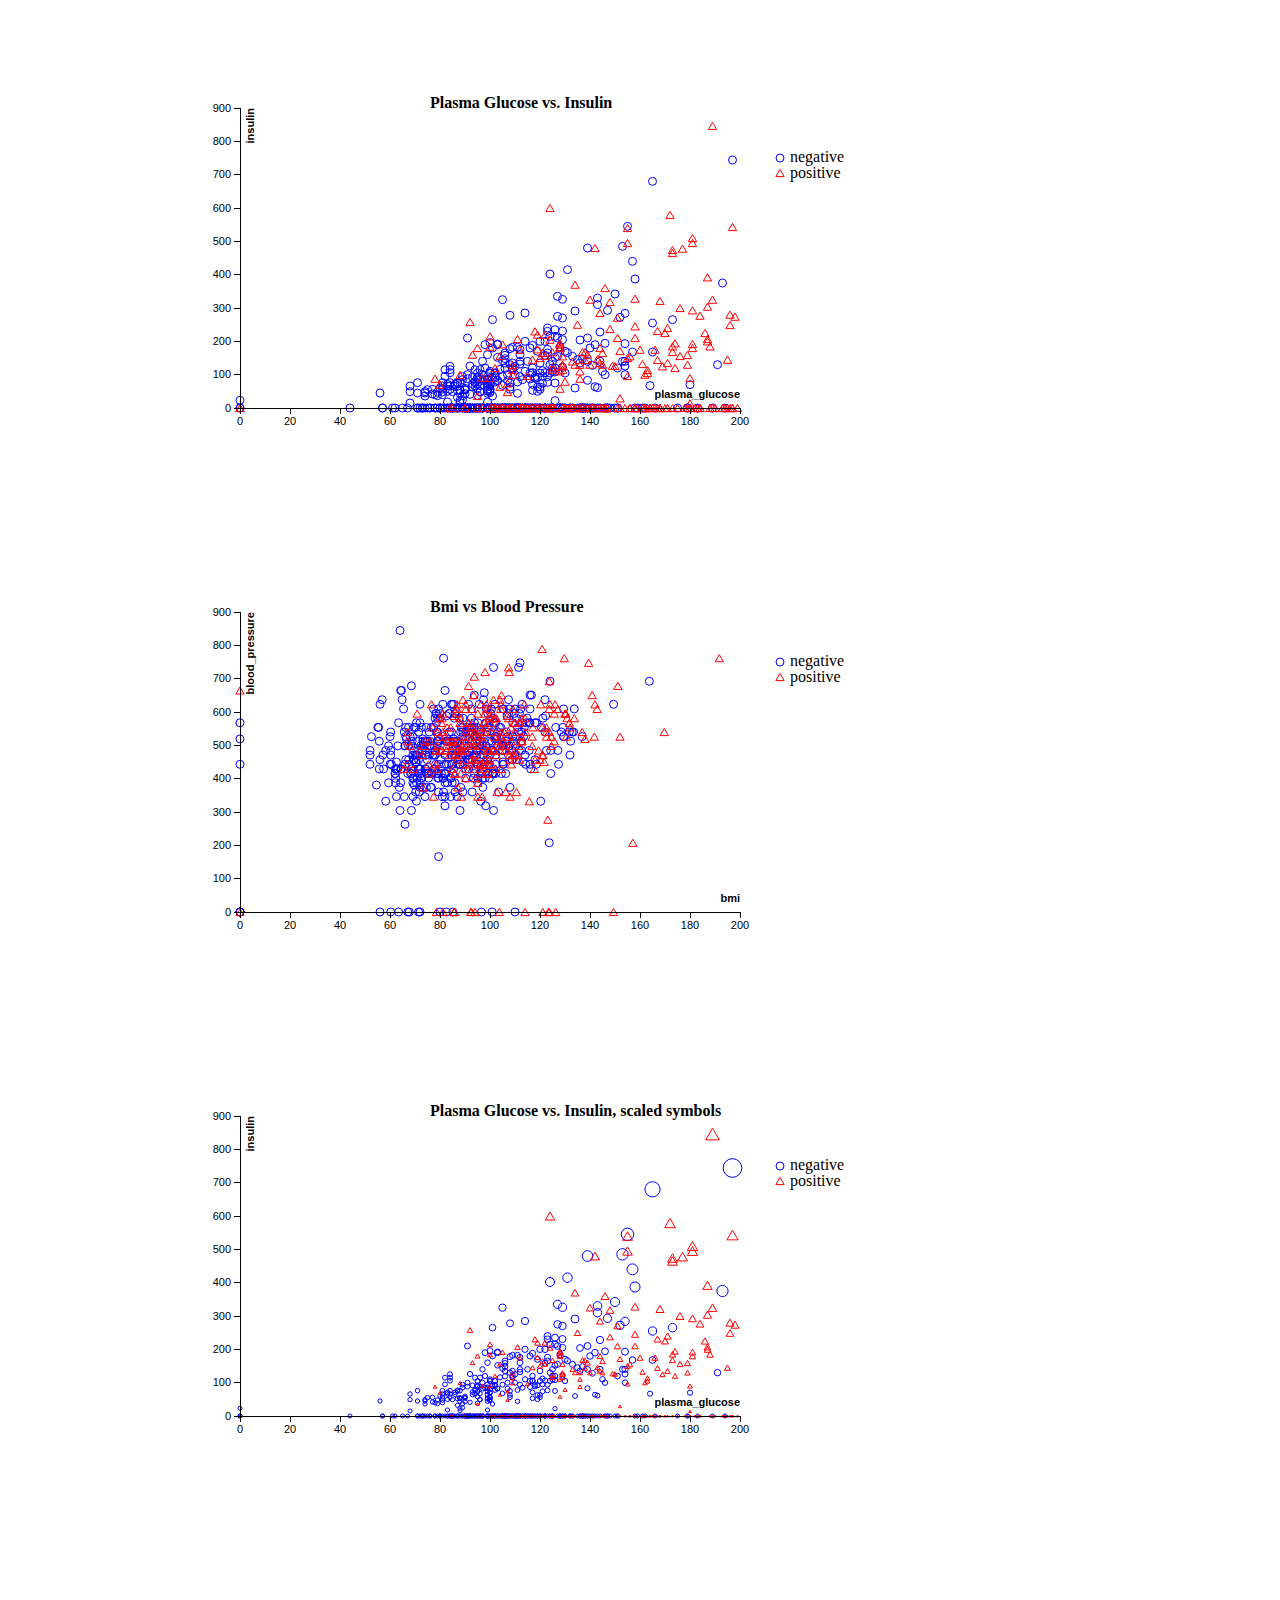
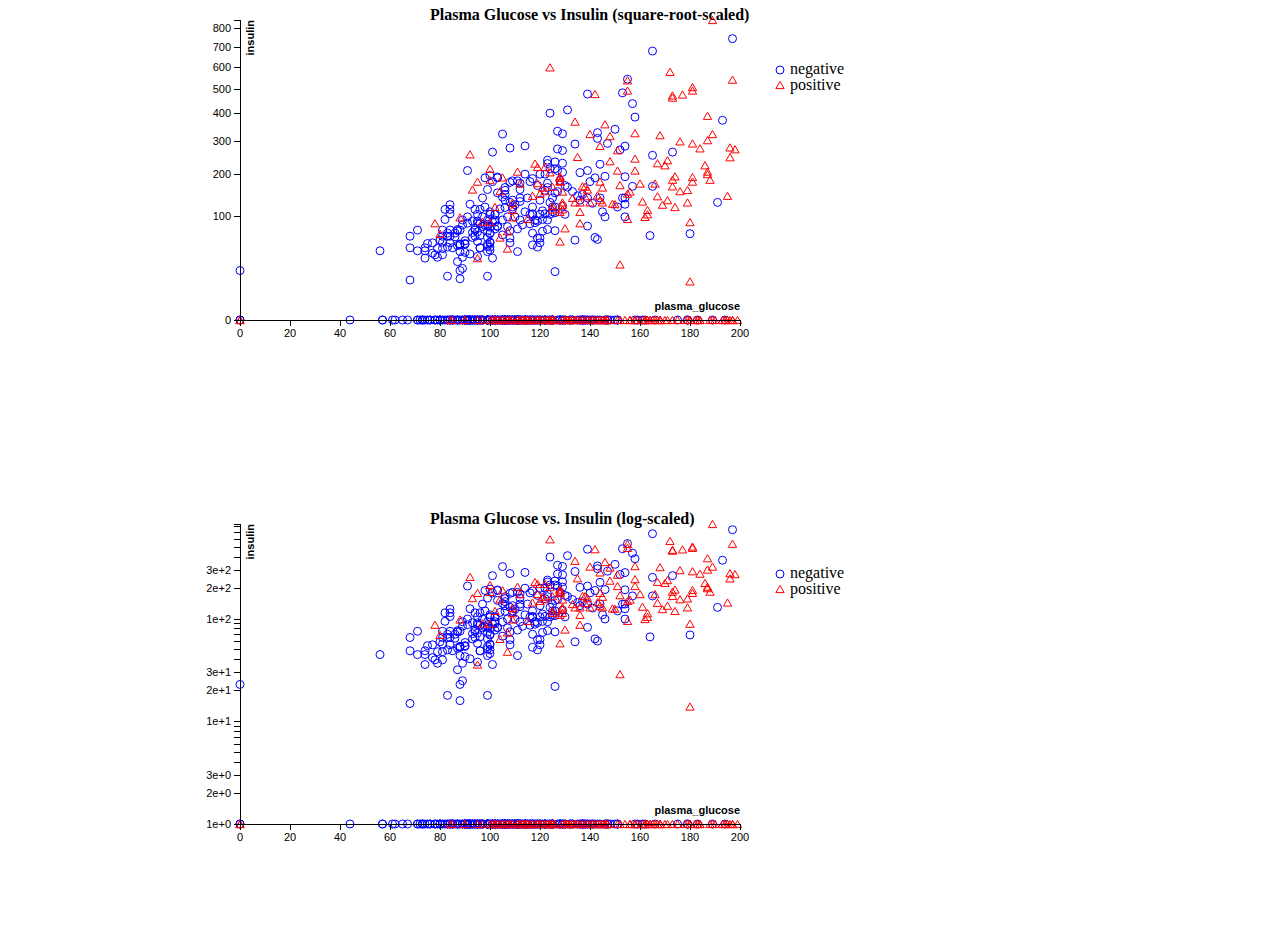
==== hw2/Q3/scatterplot.html @ a3d53e5d "init hw2" ====
<!DOCTYPE html>
<html lang="en">
	<head>
		<meta charset="utf-8">
		<title>Q3</title>
		<script type="text/javascript" src="../lib/d3.v3.min.js"></script>
		<style type="text/css">
			.axis path,
			.axis line{
				fill: none;
				stroke: black;
				shape-rendering: crispEdges;
			}	
			.axis text{
				font-family: sans-serif;
				font-size: 11px;
			}
			.legend {
				font-family: sans-serif;
   	 			font-size: 15px;
    			text-anchor: middle;
			}
			body {
				width: 1000px;
				margin-left: auto;
				margin-right: auto;
			}
		</style>
	</head>
	<body>
		<script type="text/javascript">
			
			//basic parameters: height, width, padding and color
			var w = 800;
			var h = 500;
			var padding = 100;
			var data = [];
			var class0=[];
			var class1=[];

		
				d3.csv("diabetes.csv", function(Data) {
  				Data.forEach(function(d) {
    				d.pregnant_times = +d.pregnant_times;
    				d.plasma_glucose = +d.plasma_glucose;
    				d.blood_pressure = +d.blood_pressure;
    				d.skin_thickness = +d.skin_thickness;
    				d.insulin = +d.insulin;
    				d.bmi = +d.bmi;
    				d.pedigree = +d.pedigree;
    				d.age = +d.age;
    				data.push(d);
    				if (d.class == 0){
    					class0.push(d);
    				}else{
    					class1.push(d);
    				}
  				})
  				var legendData = [0,1];
				var x1Scale = d3.scale.linear()
								 	 .domain([d3.min(data, function(d) { 
								 	 		return d.plasma_glucose;
								 	  }), d3.max(data, function(d) { 
								 	  		return d.plasma_glucose;
								 	  })]).nice()
								 	 .range([padding, w - padding * 2]);
				var y1Scale = d3.scale.linear()
								 	 .domain(d3.extent(data, function(d) { 
								 	 		return d.insulin;
								 	 })).nice()
								 	 .range([h - padding, padding]);
								 	 
				var x2Scale = d3.scale.linear()
								 	 .domain([d3.min(data, function(d) { 
								 	 		return d.bmi;
								 	  }), d3.max(data, function(d) { 
								 	  		return d.bmi;
								 	  })]).nice()
								 	 .range([padding, w - padding * 2]);
				var y2Scale = d3.scale.linear()
								 	 .domain(d3.extent(data, function(d) { 
								 	 		return d.blood_pressure;
								 	  })).nice()
								 	 .range([h - padding, padding]);
			
				var x1Axis = d3.svg.axis()
							  .scale(x1Scale)
							  .orient("bottom")
							  .ticks(10);
				var y1Axis = d3.svg.axis()
							  .scale(y1Scale)
							  .orient("left")
							  .ticks(10);
							  
				var x2Axis = d3.svg.axis()
							  .scale(x2Scale)
							  .orient("bottom")
							  .ticks(10);
				var y2Axis = d3.svg.axis()
							  .scale(y2Scale)
							  .orient("left")
							  .ticks(10);
				
				
				//Create chart1
				var chart1 = d3.select("body")
						   .append("svg")
						   .attr("width", w)
						   .attr("height", h);
				
				//Create axis
				chart1.append("text")
					.attr("transform", "translate("+(w/2-1.1*padding)+", "+padding+")")
      				.style("font-weight", "bold")
      				.text("Plasma Glucose vs. Insulin");
		    	
		    	chart1.append("circle")
            		.attr("cx", w-2*padding+40)
            		.attr("cy", padding*1.5)
           		    .attr("r", 4)
            		.attr("fill","none")
            		.attr("stroke","blue");
            	chart1.append("text")
            		.attr("transform", "translate("+(w-2*padding+50)+","
			   			+(padding*1.5+4)+")")
			   		.text("negative");
	
				chart1.append("path")
				    .attr("d", function(d){
			   	   			symboltype= d3.svg.symbol().type("triangle-up").size(30);
			   	   			return symboltype(d);
			   	   		})
				    .attr("transform", "translate("+(w-2*padding+40)+","
			   			+(padding*1.5+15)+")")
				    .attr("stroke","red")
				    .attr("fill", "none");
            	chart1.append("text")
            		.attr("transform", "translate("+(w-2*padding+50)+","
			   			+(padding*1.5+20)+")")
			   		.text("positive");
	
				//Create points
				chart1.selectAll("circle")
			   	   .data(class0)
			       .enter()
			   	   .append("circle")
			   	   .attr("cx", function(d) { 
			   	   		return x1Scale(d.plasma_glucose);
			   	   	})
			   	   .attr("cy", function(d) { 
			   	   		return y1Scale(d.insulin);
			   	   	})
			   	   .attr("r",4)
			   	   .attr("stroke","blue")
			   	   .attr("fill","none");

			   	chart1.selectAll("path")
			   	   .data(class1)
			       .enter()
			   	   .append("path")
			   	   .attr("d", function(d){
			   	   			symboltype= d3.svg.symbol().type("triangle-up").size(30);
			   	   			return symboltype(d);
			   	   		})
				   .attr("transform", function(d) { 
				   			return "translate(" + x1Scale(d.plasma_glucose) + "," + y1Scale(d.insulin) + ")"; })
			   	   .attr("stroke","red")
			   	   .attr("fill","none");

			   	chart1.append("g")
					.attr("class", "axis")
					.attr("transform", "translate(0," + (h - padding) + ")")
					.call(x1Axis)
					.append("text")
      				.attr("x", w-2*padding)
      				.attr("y", -10)
      				.style("font-weight","bold")
      				.style("text-anchor", "end")
      				.text("plasma_glucose");
		    
		    	chart1.append("g")
					.attr("class", "axis")
					.attr("transform", "translate(" + padding + ",0)")
					.call(y1Axis)
					.append("text")
					.attr("transform", "rotate(-90)")
					.attr("class", "label")
            		.attr("x", -padding)
            		.attr("y", 6)
            		.attr("dy", ".71em")
            		.style("font-weight","bold")
            		.style("text-anchor", "end")
            		.text("insulin");
	
		
			           	
			    //Create chart2
		var chart2 = d3.select("body")
						   .append("svg")
						   .attr("width", w)
						   .attr("height", h);
				
				//Create axis
				chart2.append("text")
					.attr("transform", "translate("+(w/2-1.1*padding)+", "+padding+")")
      				.style("font-weight", "bold")
      				.text("Bmi vs Blood Pressure");
		    	
		    	chart2.append("circle")
            		.attr("cx", w-2*padding+40)
            		.attr("cy", padding*1.5)
           		    .attr("r", 4)
            		.attr("fill","none")
            		.attr("stroke","blue");
            	chart2.append("text")
            		.attr("transform", "translate("+(w-2*padding+50)+","
			   			+(padding*1.5+4)+")")
			   		.text("negative");
	
				chart2.append("path")
            		.attr("d", function(d){
			   	   			symboltype= d3.svg.symbol().type("triangle-up").size(30);
			   	   			return symboltype(d);
			   	   		})
				    .attr("transform", "translate("+(w-2*padding+40)+","
			   			+(padding*1.5+15)+")")
				    .attr("stroke","red")
				    .style("fill", "none");
            	chart2.append("text")
            		.attr("transform", "translate("+(w-2*padding+50)+","
			   			+(padding*1.5+20)+")")
			   		.text("positive");
	
				//Create points
				chart2.selectAll("circle")
			   	   .data(class0)
			       .enter()
			   	   .append("circle")
			   	   .attr("cx", function(d) { 
			   	   		return x2Scale(d.bmi);
			   	   	})
			   	   .attr("cy", function(d) { 
			   	   		return y2Scale(d.blood_pressure);
			   	   	})
			   	   .attr("r",4)
			   	   .attr("stroke","blue")
			   	   .attr("fill","none");

			   	chart2.selectAll("path")
			   	   .data(class1)
			       .enter()
			   	   .append("path")
			   	   .attr("d", function(d){
			   	   			symboltype= d3.svg.symbol().type("triangle-up").size(30);
			   	   			return symboltype(d);
			   	   		})
				   .attr("transform", function(d) { 
				   			return "translate(" + x2Scale(d.bmi) + "," + y2Scale(d.blood_pressure) + ")"; })
			   	   .attr("stroke","red")
			   	   .attr("fill","none");

			   	chart2.append("g")
					.attr("class", "axis")
					.attr("transform", "translate(0," + (h - padding) + ")")
					.call(x1Axis)
					.append("text")
      				.attr("x", w-2*padding)
      				.attr("y", -10)
      				.style("font-weight","bold")
      				.style("text-anchor", "end")
      				.text("bmi");
		    
		    	chart2.append("g")
					.attr("class", "axis")
					.attr("transform", "translate(" + padding + ",0)")
					.call(y1Axis)
					.append("text")
					.attr("transform", "rotate(-90)")
					.attr("class", "label")
            		.attr("x", -padding)
            		.attr("y", 6)
            		.attr("dy", ".71em")
            		.style("font-weight","bold")
            		.style("text-anchor", "end")
            		.text("blood_pressure");	

//Question 3C)
            	var chart3 = d3.select("body")
						   .append("svg")
						   .attr("width", w)
						   .attr("height", h);
				
				//Create axis
				chart3.append("text")
					.attr("transform", "translate("+(w/2-1.1*padding)+", "+padding+")")
      				.style("font-weight", "bold")
      				.text("Plasma Glucose vs. Insulin, scaled symbols");
		    	
		    	chart3.append("circle")
            		.attr("cx", w-2*padding+40)
            		.attr("cy", padding*1.5)
           		    .attr("r", 4)
            		.attr("fill","none")
            		.attr("stroke","blue");
            	chart3.append("text")
            		.attr("transform", "translate("+(w-2*padding+50)+","
			   			+(padding*1.5+4)+")")
			   		.text("negative");
	
				chart3.append("path")
				    .attr("d", function(d){
			   	   			symboltype= d3.svg.symbol().type("triangle-up").size(30);
			   	   			return symboltype(d);
			   	   		})
				    .attr("transform", "translate("+(w-2*padding+40)+","
			   			+(padding*1.5+15)+")")
				    .attr("stroke","red")
				    .attr("fill", "none");
            	chart3.append("text")
            		.attr("transform", "translate("+(w-2*padding+50)+","
			   			+(padding*1.5+20)+")")
			   		.text("positive");
				
					var rscale = d3.scale.linear()
		        		.domain([0, d3.max(data, function(d) { 
						return d.insulin * d.plasma_glucose; 
					})])
		             		.range([2,10]);

		            var r1scale = d3.scale.linear()
		        		.domain([0, d3.max(data, function(d) { 
						return d.insulin * d.plasma_glucose; 
					})])
		             		.range([2,80]);

					

				//Create points
				chart3.selectAll("circle")
			   	   .data(class0)
			       .enter()
			   	   .append("circle")
			   	   .attr("cx", function(d) { 
			   	   		return x1Scale(d.plasma_glucose);
			   	   	})
			   	   .attr("cy", function(d) { 
			   	   		return y1Scale(d.insulin);
			   	   	})
					.attr("r", function(d) {
					    return rscale(d.plasma_glucose*d.insulin);
					})
			   	   .attr("stroke","blue")
			   	   .attr("fill","none");

			   	chart3.selectAll("path")
			   	   .data(class1)
			       .enter()
			   	   .append("path")
			   	   .attr("d", function(d){
			   	   			symboltype= d3.svg.symbol().type("triangle-up").size(r1scale(d.plasma_glucose*d.insulin));
			   	   			return symboltype(d);
			   	   		})
				   .attr("transform", function(d) { 
				   			return "translate(" + x1Scale(d.plasma_glucose) + "," + y1Scale(d.insulin) + ")"; })
			   	   .attr("stroke","red")
			   	   .attr("fill","none");

			   	chart3.append("g")
					.attr("class", "axis")
					.attr("transform", "translate(0," + (h - padding) + ")")
					.call(x1Axis)
					.append("text")
      				.attr("x", w-2*padding)
      				.attr("y", -10)
      				.style("font-weight","bold")
      				.style("text-anchor", "end")
      				.text("plasma_glucose");
		    
		    	chart3.append("g")
					.attr("class", "axis")
					.attr("transform", "translate(" + padding + ",0)")
					.call(y1Axis)
					.append("text")
					.attr("transform", "rotate(-90)")
					.attr("class", "label")
            		.attr("x", -padding)
            		.attr("y", 6)
            		.attr("dy", ".71em")
            		.style("font-weight","bold")
            		.style("text-anchor", "end")
            		.text("insulin");

//Q3D) log scale and square root scale
				var ylogscale = d3.scale.log()
				.domain([1, d3.max(data, function(d) { return d.insulin; })]).clamp(true)
				.range([h-padding, padding]);

          //   	var ylogscale = d3.scale.log()
          //                   .base(Math.E)
          //                   .domain([Math.exp(d3.min(data, function(d) { 
								 	//  	return d.insulin;
								 	// })), 
								 	//  Math.exp(d3.max(data, function(d) { 
								 	//  	return d.insulin; }))])
          //                   .clamp(true)
          //                    	.range([h-padding, padding]);


                var ysqrtscale = d3.scale.sqrt()
								 	 .domain([d3.min(data, function(d) { 
								 	 	return d.insulin;
								 	}), 
								 	 d3.max(data, function(d) { 
								 	 	return d.insulin; })])
								 	 .range([h - padding, padding]);

				var y4Axis = d3.svg.axis()
							  .scale(ysqrtscale)
							  .orient("left")
							  .ticks(10);

				var y5Axis = d3.svg.axis()
							  .scale(ylogscale)
							  .orient("left")
							  .ticks(10)


            	var chart4 = d3.select("body")
						   .append("svg")
						   .attr("width", w)
						   .attr("height", h);
				
				//Create axis
				chart4.append("text")
					.attr("transform", "translate("+(w/2-1.1*padding)+", "+padding+")")
      				.style("font-weight", "bold")
      				.text("Plasma Glucose vs Insulin (square-root-scaled)");
		    	
		    	chart4.append("circle")
            		.attr("cx", w-2*padding+40)
            		.attr("cy", padding*1.5)
           		    .attr("r", 4)
            		.attr("fill","none")
            		.attr("stroke","blue");
            	chart4.append("text")
            		.attr("transform", "translate("+(w-2*padding+50)+","
			   			+(padding*1.5+4)+")")
			   		.text("negative");
	
				chart4.append("path")
				    .attr("d", function(d){
			   	   			symboltype= d3.svg.symbol().type("triangle-up").size(30);
			   	   			return symboltype(d);
			   	   		})
				    .attr("transform", "translate("+(w-2*padding+40)+","
			   			+(padding*1.5+15)+")")
				    .attr("stroke","red")
				    .attr("fill", "none");
            	chart4.append("text")
            		.attr("transform", "translate("+(w-2*padding+50)+","
			   			+(padding*1.5+20)+")")
			   		.text("positive");
				
				//Create points
				chart4.selectAll("circle")
			   	   .data(class0)
			       .enter()
			   	   .append("circle")
			   	   .attr("cx", function(d) { 
			   	   		return x1Scale(d.plasma_glucose);
			   	   	})
			   	   .attr("cy", function(d) { 
			   	   		return ysqrtscale(d.insulin);
			   	   	})
					.attr("r", 4)
			   	   .attr("stroke","blue")
			   	   .attr("fill","none");

			   	chart4.selectAll("path")
			   	   .data(class1)
			       .enter()
			   	   .append("path")
			   	   .attr("d", function(d){
			   	   			symboltype= d3.svg.symbol().type("triangle-up").size(30);
			   	   			return symboltype(d);
			   	   		})
				   .attr("transform", function(d) { 
				   			return "translate(" + x1Scale(d.plasma_glucose) + "," + ysqrtscale(d.insulin) + ")"; })
			   	   .attr("stroke","red")
			   	   .attr("fill","none");

			   	chart4.append("g")
					.attr("class", "axis")
					.attr("transform", "translate(0," + (h - padding) + ")")
					.call(x1Axis)
					.append("text")
      				.attr("x", w-2*padding)
      				.attr("y", -10)
      				.style("font-weight","bold")
      				.style("text-anchor", "end")
      				.text("plasma_glucose");
		    
		    	chart4.append("g")
					.attr("class", "axis")
					.attr("transform", "translate(" + padding + ",0)")
					.call(y4Axis)
					.append("text")
					.attr("transform", "rotate(-90)")
					.attr("class", "label")
            		.attr("x", -padding)
            		.attr("y", 6)
            		.attr("dy", ".71em")
            		.style("font-weight","bold")
            		.style("text-anchor", "end")
            		.text("insulin");

            //Chart 5- logscale
            var chart5 = d3.select("body")
						   .append("svg")
						   .attr("width", w)
						   .attr("height", h);
				
				//Create axis
				chart5.append("text")
					.attr("transform", "translate("+(w/2-1.1*padding)+", "+padding+")")
      				.style("font-weight", "bold")
      				.text("Plasma Glucose vs. Insulin (log-scaled)");
		    	
		    	chart5.append("circle")
            		.attr("cx", w-2*padding+40)
            		.attr("cy", padding*1.5)
           		    .attr("r", 4)
            		.attr("fill","none")
            		.attr("stroke","blue");
            	chart5.append("text")
            		.attr("transform", "translate("+(w-2*padding+50)+","
			   			+(padding*1.5+4)+")")
			   		.text("negative");
	
				chart5.append("path")
				    .attr("d", function(d){
			   	   			symboltype= d3.svg.symbol().type("triangle-up").size(30);
			   	   			return symboltype(d);
			   	   		})
				    .attr("transform", "translate("+(w-2*padding+40)+","
			   			+(padding*1.5+15)+")")
				    .attr("stroke","red")
				    .attr("fill", "none");
            	chart5.append("text")
            		.attr("transform", "translate("+(w-2*padding+50)+","
			   			+(padding*1.5+20)+")")
			   		.text("positive");
	
				//Create points
				chart5.selectAll("circle")
			   	   .data(class0)
			       .enter()
			   	   .append("circle")
			   	   .attr("cx", function(d) { 
			   	   		return x1Scale(d.plasma_glucose);
			   	   	})
			   	   .attr("cy", function(d) { 
			   	   		return ylogscale(d.insulin);
			   	   	})
			   	   .attr("r",4)
			   	   .attr("stroke","blue")
			   	   .attr("fill","none");

			   	chart5.selectAll("path")
			   	   .data(class1)
			       .enter()
			   	   .append("path")
			   	   .attr("d", function(d){
			   	   			symboltype= d3.svg.symbol().type("triangle-up").size(30);
			   	   			return symboltype(d);
			   	   		})
				   .attr("transform", function(d) { 
				   			return "translate(" + x1Scale(d.plasma_glucose) + "," + ylogscale(d.insulin) + ")"; })
			   	   .attr("stroke","red")
			   	   .attr("fill","none");

			   	chart5.append("g")
					.attr("class", "axis")
					.attr("transform", "translate(0," + (h - padding) + ")")
					.call(x1Axis)
					.append("text")
      				.attr("x", w-2*padding)
      				.attr("y", -10)
      				.style("font-weight","bold")
      				.style("text-anchor", "end")
      				.text("plasma_glucose");
		    
		    	chart5.append("g")
					.attr("class", "axis")
					.attr("transform", "translate(" + padding + ",0)")
					.call(y5Axis)
					.append("text")
					.attr("transform", "rotate(-90)")
					.attr("class", "label")
            		.attr("x", -padding)
            		.attr("y", 6)
            		.attr("dy", ".71em")
            		.style("font-weight","bold")
            		.style("text-anchor", "end")
            		.text("insulin");
	
	


			});
		</script>
	</body>
</html>
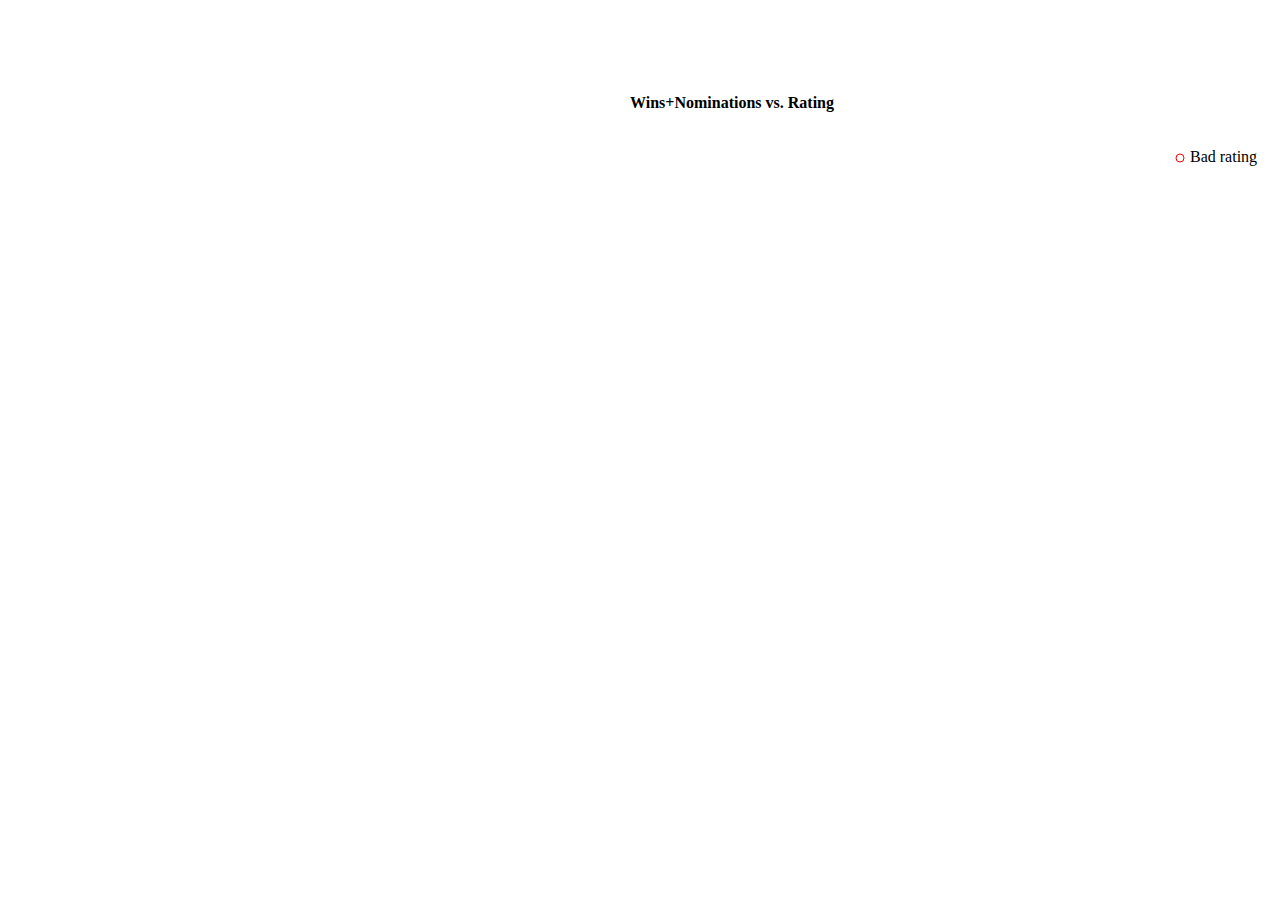
==== commit df5e8b87: "update" ====
--- a/hw2/Q3/scatterplot.html
+++ b/hw2/Q3/scatterplot.html
@@ -1,613 +1,619 @@
 <!DOCTYPE html>
 <html lang="en">
-	<head>
-		<meta charset="utf-8">
-		<title>Q3</title>
-		<script type="text/javascript" src="../lib/d3.v3.min.js"></script>
-		<style type="text/css">
-			.axis path,
-			.axis line{
-				fill: none;
-				stroke: black;
-				shape-rendering: crispEdges;
-			}	
-			.axis text{
-				font-family: sans-serif;
-				font-size: 11px;
-			}
-			.legend {
-				font-family: sans-serif;
-   	 			font-size: 15px;
-    			text-anchor: middle;
-			}
-			body {
-				width: 1000px;
-				margin-left: auto;
-				margin-right: auto;
-			}
-		</style>
-	</head>
-	<body>
-		<script type="text/javascript">
-			
-			//basic parameters: height, width, padding and color
-			var w = 800;
-			var h = 500;
-			var padding = 100;
-			var data = [];
-			var class0=[];
-			var class1=[];
-
-		
-				d3.csv("diabetes.csv", function(Data) {
-  				Data.forEach(function(d) {
-    				d.pregnant_times = +d.pregnant_times;
-    				d.plasma_glucose = +d.plasma_glucose;
-    				d.blood_pressure = +d.blood_pressure;
-    				d.skin_thickness = +d.skin_thickness;
-    				d.insulin = +d.insulin;
-    				d.bmi = +d.bmi;
-    				d.pedigree = +d.pedigree;
-    				d.age = +d.age;
-    				data.push(d);
-    				if (d.class == 0){
-    					class0.push(d);
-    				}else{
-    					class1.push(d);
-    				}
-  				})
-  				var legendData = [0,1];
-				var x1Scale = d3.scale.linear()
-								 	 .domain([d3.min(data, function(d) { 
-								 	 		return d.plasma_glucose;
-								 	  }), d3.max(data, function(d) { 
-								 	  		return d.plasma_glucose;
-								 	  })]).nice()
-								 	 .range([padding, w - padding * 2]);
-				var y1Scale = d3.scale.linear()
-								 	 .domain(d3.extent(data, function(d) { 
-								 	 		return d.insulin;
-								 	 })).nice()
-								 	 .range([h - padding, padding]);
-								 	 
-				var x2Scale = d3.scale.linear()
-								 	 .domain([d3.min(data, function(d) { 
-								 	 		return d.bmi;
-								 	  }), d3.max(data, function(d) { 
-								 	  		return d.bmi;
-								 	  })]).nice()
-								 	 .range([padding, w - padding * 2]);
-				var y2Scale = d3.scale.linear()
-								 	 .domain(d3.extent(data, function(d) { 
-								 	 		return d.blood_pressure;
-								 	  })).nice()
-								 	 .range([h - padding, padding]);
-			
-				var x1Axis = d3.svg.axis()
-							  .scale(x1Scale)
-							  .orient("bottom")
-							  .ticks(10);
-				var y1Axis = d3.svg.axis()
-							  .scale(y1Scale)
-							  .orient("left")
-							  .ticks(10);
-							  
-				var x2Axis = d3.svg.axis()
-							  .scale(x2Scale)
-							  .orient("bottom")
-							  .ticks(10);
-				var y2Axis = d3.svg.axis()
-							  .scale(y2Scale)
-							  .orient("left")
-							  .ticks(10);
-				
-				
-				//Create chart1
-				var chart1 = d3.select("body")
-						   .append("svg")
-						   .attr("width", w)
-						   .attr("height", h);
-				
-				//Create axis
-				chart1.append("text")
-					.attr("transform", "translate("+(w/2-1.1*padding)+", "+padding+")")
-      				.style("font-weight", "bold")
-      				.text("Plasma Glucose vs. Insulin");
-		    	
-		    	chart1.append("circle")
-            		.attr("cx", w-2*padding+40)
-            		.attr("cy", padding*1.5)
-           		    .attr("r", 4)
-            		.attr("fill","none")
-            		.attr("stroke","blue");
-            	chart1.append("text")
-            		.attr("transform", "translate("+(w-2*padding+50)+","
-			   			+(padding*1.5+4)+")")
-			   		.text("negative");
-	
-				chart1.append("path")
-				    .attr("d", function(d){
-			   	   			symboltype= d3.svg.symbol().type("triangle-up").size(30);
-			   	   			return symboltype(d);
-			   	   		})
-				    .attr("transform", "translate("+(w-2*padding+40)+","
-			   			+(padding*1.5+15)+")")
-				    .attr("stroke","red")
-				    .attr("fill", "none");
-            	chart1.append("text")
-            		.attr("transform", "translate("+(w-2*padding+50)+","
-			   			+(padding*1.5+20)+")")
-			   		.text("positive");
-	
-				//Create points
-				chart1.selectAll("circle")
-			   	   .data(class0)
-			       .enter()
-			   	   .append("circle")
-			   	   .attr("cx", function(d) { 
-			   	   		return x1Scale(d.plasma_glucose);
-			   	   	})
-			   	   .attr("cy", function(d) { 
-			   	   		return y1Scale(d.insulin);
-			   	   	})
-			   	   .attr("r",4)
-			   	   .attr("stroke","blue")
-			   	   .attr("fill","none");
-
-			   	chart1.selectAll("path")
-			   	   .data(class1)
-			       .enter()
-			   	   .append("path")
-			   	   .attr("d", function(d){
-			   	   			symboltype= d3.svg.symbol().type("triangle-up").size(30);
-			   	   			return symboltype(d);
-			   	   		})
-				   .attr("transform", function(d) { 
-				   			return "translate(" + x1Scale(d.plasma_glucose) + "," + y1Scale(d.insulin) + ")"; })
-			   	   .attr("stroke","red")
-			   	   .attr("fill","none");
-
-			   	chart1.append("g")
-					.attr("class", "axis")
-					.attr("transform", "translate(0," + (h - padding) + ")")
-					.call(x1Axis)
-					.append("text")
-      				.attr("x", w-2*padding)
-      				.attr("y", -10)
-      				.style("font-weight","bold")
-      				.style("text-anchor", "end")
-      				.text("plasma_glucose");
-		    
-		    	chart1.append("g")
-					.attr("class", "axis")
-					.attr("transform", "translate(" + padding + ",0)")
-					.call(y1Axis)
-					.append("text")
-					.attr("transform", "rotate(-90)")
-					.attr("class", "label")
-            		.attr("x", -padding)
-            		.attr("y", 6)
-            		.attr("dy", ".71em")
-            		.style("font-weight","bold")
-            		.style("text-anchor", "end")
-            		.text("insulin");
-	
-		
-			           	
-			    //Create chart2
-		var chart2 = d3.select("body")
-						   .append("svg")
-						   .attr("width", w)
-						   .attr("height", h);
-				
-				//Create axis
-				chart2.append("text")
-					.attr("transform", "translate("+(w/2-1.1*padding)+", "+padding+")")
-      				.style("font-weight", "bold")
-      				.text("Bmi vs Blood Pressure");
-		    	
-		    	chart2.append("circle")
-            		.attr("cx", w-2*padding+40)
-            		.attr("cy", padding*1.5)
-           		    .attr("r", 4)
-            		.attr("fill","none")
-            		.attr("stroke","blue");
-            	chart2.append("text")
-            		.attr("transform", "translate("+(w-2*padding+50)+","
-			   			+(padding*1.5+4)+")")
-			   		.text("negative");
-	
-				chart2.append("path")
-            		.attr("d", function(d){
-			   	   			symboltype= d3.svg.symbol().type("triangle-up").size(30);
-			   	   			return symboltype(d);
-			   	   		})
-				    .attr("transform", "translate("+(w-2*padding+40)+","
-			   			+(padding*1.5+15)+")")
-				    .attr("stroke","red")
-				    .style("fill", "none");
-            	chart2.append("text")
-            		.attr("transform", "translate("+(w-2*padding+50)+","
-			   			+(padding*1.5+20)+")")
-			   		.text("positive");
-	
-				//Create points
-				chart2.selectAll("circle")
-			   	   .data(class0)
-			       .enter()
-			   	   .append("circle")
-			   	   .attr("cx", function(d) { 
-			   	   		return x2Scale(d.bmi);
-			   	   	})
-			   	   .attr("cy", function(d) { 
-			   	   		return y2Scale(d.blood_pressure);
-			   	   	})
-			   	   .attr("r",4)
-			   	   .attr("stroke","blue")
-			   	   .attr("fill","none");
-
-			   	chart2.selectAll("path")
-			   	   .data(class1)
-			       .enter()
-			   	   .append("path")
-			   	   .attr("d", function(d){
-			   	   			symboltype= d3.svg.symbol().type("triangle-up").size(30);
-			   	   			return symboltype(d);
-			   	   		})
-				   .attr("transform", function(d) { 
-				   			return "translate(" + x2Scale(d.bmi) + "," + y2Scale(d.blood_pressure) + ")"; })
-			   	   .attr("stroke","red")
-			   	   .attr("fill","none");
-
-			   	chart2.append("g")
-					.attr("class", "axis")
-					.attr("transform", "translate(0," + (h - padding) + ")")
-					.call(x1Axis)
-					.append("text")
-      				.attr("x", w-2*padding)
-      				.attr("y", -10)
-      				.style("font-weight","bold")
-      				.style("text-anchor", "end")
-      				.text("bmi");
-		    
-		    	chart2.append("g")
-					.attr("class", "axis")
-					.attr("transform", "translate(" + padding + ",0)")
-					.call(y1Axis)
-					.append("text")
-					.attr("transform", "rotate(-90)")
-					.attr("class", "label")
-            		.attr("x", -padding)
-            		.attr("y", 6)
-            		.attr("dy", ".71em")
-            		.style("font-weight","bold")
-            		.style("text-anchor", "end")
-            		.text("blood_pressure");	
+<head>
+    <meta charset="utf-8">
+    <title>Q3</title>
+    <script type="text/javascript" src="../lib/d3.v5.min.js"></script>
+    <style type="text/css">
+        .axis path,
+        .axis line {
+            fill: none;
+            stroke: black;
+            shape-rendering: crispEdges;
+        }
+
+        .axis text {
+            font-family: sans-serif;
+            font-size: 11px;
+        }
+
+        .legend {
+            font-family: sans-serif;
+            font-size: 15px;
+            text-anchor: middle;
+        }
+
+        body {
+            width: 1000px;
+            margin-left: auto;
+            margin-right: auto;
+        }
+    </style>
+</head>
+<body>
+<script type="text/javascript">
+
+    //basic parameters: height, width, padding and color
+    var w = 1200;
+    var h = 700;
+    var padding = 100;
+    var data = [];
+    var class0 = [];
+    var class1 = [];
+
+
+    d3.csv("movies.csv", function (d) {
+        d.id = +d.Id;
+        d.title = d.Title;
+        d.year = +d.Year;
+        d.runtime = +d.Runtime;
+        d.country = d.Country;
+        d.rating = +d.Rating;
+        d.votes = +d.Votes;
+        d.budget = +d.Budget;
+        d.gross = +d.Gross;
+        d.wins_nom = +d.WinsNoms;
+        d.is_good_rating = +d.IsGoodRating;
+        data.push(d);
+        if (d.is_good_rating === 0) {
+            class0.push(d);
+        } else {
+            class1.push(d);
+        }
+    })
+        var legendData = [0, 1];
+        var x1Scale = d3.scaleLinear()
+            .domain([d3.min(data, function (d) {
+                return d.rating;
+            }), d3.max(data, function (d) {
+                return d.rating;
+            })]).nice()
+            .range([padding, w - padding * 2]);
+        var y1Scale = d3.scaleLinear()
+            .domain(d3.extent(data, function (d) {
+                return d.wins_nom;
+            })).nice()
+            .range([h - padding, padding]);
+
+        var x2Scale = d3.scaleLinear()
+            .domain([d3.min(data, function (d) {
+                return d.rating;
+            }), d3.max(data, function (d) {
+                return d.rating;
+            })]).nice()
+            .range([padding, w - padding * 2]);
+        var y2Scale = d3.scaleLinear()
+            .domain(d3.extent(data, function (d) {
+                return d.budget;
+            })).nice()
+            .range([h - padding, padding]);
+
+        var x1Axis = d3.axisBottom()
+            .scale(x1Scale)
+            .ticks(10);
+        var y1Axis = d3.axisLeft()
+            .scale(y1Scale)
+            .ticks(10);
+
+        var x2Axis = d3.axisBottom()
+            .scale(x2Scale)
+            .ticks(10);
+        var y2Axis = d3.axisLeft()
+            .scale(y2Scale)
+            .ticks(10);
+
+
+        //Create chart1
+        var chart1 = d3.select("body")
+            .append("svg")
+            .attr("width", w)
+            .attr("height", h);
+
+        //Create axis
+        chart1.append("text")
+            .attr("transform", "translate(" + (w / 2 - 1.1 * padding) + ", " + padding + ")")
+            .style("font-weight", "bold")
+            .text("Wins+Nominations vs. Rating");
+
+        chart1.append("circle")
+            .attr("cx", w - 2 * padding + 40)
+            .attr("cy", padding * 1.5)
+            .attr("r", 4)
+            .attr("fill", "none")
+            .attr("stroke", "red");
+        chart1.append("text")
+            .attr("transform", "translate(" + (w - 2 * padding + 50) + ","
+                + (padding * 1.5 + 4) + ")")
+            .text("Bad rating");
+
+        chart1.append("path")
+            .attr("d", function (d) {
+                // return d3.symbol().type("cross").size(30);
+                symboltype = d3.symbol().type("cross").size(30);
+                return symboltype(d);
+            })
+            .attr("transform", "translate(" + (w - 2 * padding + 40) + ","
+                + (padding * 1.5 + 15) + ")")
+            .attr("stroke", "blue")
+            .attr("fill", "none");
+        chart1.append("text")
+            .attr("transform", "translate(" + (w - 2 * padding + 50) + ","
+                + (padding * 1.5 + 20) + ")")
+            .text("Good rating");
+
+        //Create points
+        chart1.selectAll("circle")
+            .data(class0)
+            .enter()
+            .append("circle")
+            .attr("cx", function (d) {
+                return x1Scale(d.rating);
+            })
+            .attr("cy", function (d) {
+                return y1Scale(d.wins_nom);
+            })
+            .attr("r", 4)
+            .attr("stroke", "red")
+            .attr("fill", "none");
+
+        chart1.selectAll("path")
+            .data(class1)
+            .enter()
+            .append("path")
+            .attr("d", function (d) {
+                symboltype = d3.svg.symbol().type("cross").size(30);
+                return symboltype(d);
+            })
+            .attr("transform", function (d) {
+                return "translate(" + x1Scale(d.rating) + "," + y1Scale(d.wins_nom) + ")";
+            })
+            .attr("stroke", "blue")
+            .attr("fill", "none");
+
+        chart1.append("g")
+            .attr("class", "axis")
+            .attr("transform", "translate(0," + (h - padding) + ")")
+            .call(x1Axis)
+            .append("text")
+            .attr("x", w - 2 * padding)
+            .attr("y", -10)
+            .style("font-weight", "bold")
+            .style("text-anchor", "end")
+            .text("Rating");
+
+        chart1.append("g")
+            .attr("class", "axis")
+            .attr("transform", "translate(" + padding + ",0)")
+            .call(y1Axis)
+            .append("text")
+            .attr("transform", "rotate(-90)")
+            .attr("class", "label")
+            .attr("x", -padding)
+            .attr("y", 6)
+            .attr("dy", ".71em")
+            .style("font-weight", "bold")
+            .style("text-anchor", "end")
+            .text("Wins and Nominations");
+
+
+        //Create chart2
+        var chart2 = d3.select("body")
+            .append("svg")
+            .attr("width", w)
+            .attr("height", h);
+
+        //Create axis
+        chart2.append("text")
+            .attr("transform", "translate(" + (w / 2 - 1.1 * padding) + ", " + padding + ")")
+            .style("font-weight", "bold")
+            .text("Budget vs. Rating");
+
+        chart2.append("circle")
+            .attr("cx", w - 2 * padding + 40)
+            .attr("cy", padding * 1.5)
+            .attr("r", 4)
+            .attr("fill", "none")
+            .attr("stroke", "red");
+        chart2.append("text")
+            .attr("transform", "translate(" + (w - 2 * padding + 50) + ","
+                + (padding * 1.5 + 4) + ")")
+            .text("Bad rating");
+
+        chart2.append("path")
+            .attr("d", function (d) {
+                symboltype = d3.svg.symbol().type("cross").size(30);
+                return symboltype(d);
+            })
+            .attr("transform", "translate(" + (w - 2 * padding + 40) + ","
+                + (padding * 1.5 + 15) + ")")
+            .attr("stroke", "blue")
+            .style("fill", "none");
+        chart2.append("text")
+            .attr("transform", "translate(" + (w - 2 * padding + 50) + ","
+                + (padding * 1.5 + 20) + ")")
+            .text("Good rating");
+
+        //Create points
+        chart2.selectAll("circle")
+            .data(class0)
+            .enter()
+            .append("circle")
+            .attr("cx", function (d) {
+                return x2Scale(d.rating);
+            })
+            .attr("cy", function (d) {
+                return y2Scale(d.budget);
+            })
+            .attr("r", 4)
+            .attr("stroke", "red")
+            .attr("fill", "none");
+
+        chart2.selectAll("path")
+            .data(class1)
+            .enter()
+            .append("path")
+            .attr("d", function (d) {
+                symboltype = d3.svg.symbol().type("cross").size(30);
+                return symboltype(d);
+            })
+            .attr("transform", function (d) {
+                return "translate(" + x2Scale(d.rating) + "," + y2Scale(d.budget) + ")";
+            })
+            .attr("stroke", "blue")
+            .attr("fill", "none");
+
+        chart2.append("g")
+            .attr("class", "axis")
+            .attr("transform", "translate(0," + (h - padding) + ")")
+            .call(x1Axis)
+            .append("text")
+            .attr("x", w - 2 * padding)
+            .attr("y", -10)
+            .style("font-weight", "bold")
+            .style("text-anchor", "end")
+            .text("Rating");
+
+        chart2.append("g")
+            .attr("class", "axis")
+            .attr("transform", "translate(" + padding + ",0)")
+            .call(y1Axis)
+            .append("text")
+            .attr("transform", "rotate(-90)")
+            .attr("class", "label")
+            .attr("x", -padding)
+            .attr("y", 6)
+            .attr("dy", ".71em")
+            .style("font-weight", "bold")
+            .style("text-anchor", "end")
+            .text("Budget");
 
 //Question 3C)
-            	var chart3 = d3.select("body")
-						   .append("svg")
-						   .attr("width", w)
-						   .attr("height", h);
-				
-				//Create axis
-				chart3.append("text")
-					.attr("transform", "translate("+(w/2-1.1*padding)+", "+padding+")")
-      				.style("font-weight", "bold")
-      				.text("Plasma Glucose vs. Insulin, scaled symbols");
-		    	
-		    	chart3.append("circle")
-            		.attr("cx", w-2*padding+40)
-            		.attr("cy", padding*1.5)
-           		    .attr("r", 4)
-            		.attr("fill","none")
-            		.attr("stroke","blue");
-            	chart3.append("text")
-            		.attr("transform", "translate("+(w-2*padding+50)+","
-			   			+(padding*1.5+4)+")")
-			   		.text("negative");
-	
-				chart3.append("path")
-				    .attr("d", function(d){
-			   	   			symboltype= d3.svg.symbol().type("triangle-up").size(30);
-			   	   			return symboltype(d);
-			   	   		})
-				    .attr("transform", "translate("+(w-2*padding+40)+","
-			   			+(padding*1.5+15)+")")
-				    .attr("stroke","red")
-				    .attr("fill", "none");
-            	chart3.append("text")
-            		.attr("transform", "translate("+(w-2*padding+50)+","
-			   			+(padding*1.5+20)+")")
-			   		.text("positive");
-				
-					var rscale = d3.scale.linear()
-		        		.domain([0, d3.max(data, function(d) { 
-						return d.insulin * d.plasma_glucose; 
-					})])
-		             		.range([2,10]);
-
-		            var r1scale = d3.scale.linear()
-		        		.domain([0, d3.max(data, function(d) { 
-						return d.insulin * d.plasma_glucose; 
-					})])
-		             		.range([2,80]);
-
-					
-
-				//Create points
-				chart3.selectAll("circle")
-			   	   .data(class0)
-			       .enter()
-			   	   .append("circle")
-			   	   .attr("cx", function(d) { 
-			   	   		return x1Scale(d.plasma_glucose);
-			   	   	})
-			   	   .attr("cy", function(d) { 
-			   	   		return y1Scale(d.insulin);
-			   	   	})
-					.attr("r", function(d) {
-					    return rscale(d.plasma_glucose*d.insulin);
-					})
-			   	   .attr("stroke","blue")
-			   	   .attr("fill","none");
-
-			   	chart3.selectAll("path")
-			   	   .data(class1)
-			       .enter()
-			   	   .append("path")
-			   	   .attr("d", function(d){
-			   	   			symboltype= d3.svg.symbol().type("triangle-up").size(r1scale(d.plasma_glucose*d.insulin));
-			   	   			return symboltype(d);
-			   	   		})
-				   .attr("transform", function(d) { 
-				   			return "translate(" + x1Scale(d.plasma_glucose) + "," + y1Scale(d.insulin) + ")"; })
-			   	   .attr("stroke","red")
-			   	   .attr("fill","none");
-
-			   	chart3.append("g")
-					.attr("class", "axis")
-					.attr("transform", "translate(0," + (h - padding) + ")")
-					.call(x1Axis)
-					.append("text")
-      				.attr("x", w-2*padding)
-      				.attr("y", -10)
-      				.style("font-weight","bold")
-      				.style("text-anchor", "end")
-      				.text("plasma_glucose");
-		    
-		    	chart3.append("g")
-					.attr("class", "axis")
-					.attr("transform", "translate(" + padding + ",0)")
-					.call(y1Axis)
-					.append("text")
-					.attr("transform", "rotate(-90)")
-					.attr("class", "label")
-            		.attr("x", -padding)
-            		.attr("y", 6)
-            		.attr("dy", ".71em")
-            		.style("font-weight","bold")
-            		.style("text-anchor", "end")
-            		.text("insulin");
-
-//Q3D) log scale and square root scale
-				var ylogscale = d3.scale.log()
-				.domain([1, d3.max(data, function(d) { return d.insulin; })]).clamp(true)
-				.range([h-padding, padding]);
-
-          //   	var ylogscale = d3.scale.log()
-          //                   .base(Math.E)
-          //                   .domain([Math.exp(d3.min(data, function(d) { 
-								 	//  	return d.insulin;
-								 	// })), 
-								 	//  Math.exp(d3.max(data, function(d) { 
-								 	//  	return d.insulin; }))])
-          //                   .clamp(true)
-          //                    	.range([h-padding, padding]);
-
-
-                var ysqrtscale = d3.scale.sqrt()
-								 	 .domain([d3.min(data, function(d) { 
-								 	 	return d.insulin;
-								 	}), 
-								 	 d3.max(data, function(d) { 
-								 	 	return d.insulin; })])
-								 	 .range([h - padding, padding]);
-
-				var y4Axis = d3.svg.axis()
-							  .scale(ysqrtscale)
-							  .orient("left")
-							  .ticks(10);
-
-				var y5Axis = d3.svg.axis()
-							  .scale(ylogscale)
-							  .orient("left")
-							  .ticks(10)
-
-
-            	var chart4 = d3.select("body")
-						   .append("svg")
-						   .attr("width", w)
-						   .attr("height", h);
-				
-				//Create axis
-				chart4.append("text")
-					.attr("transform", "translate("+(w/2-1.1*padding)+", "+padding+")")
-      				.style("font-weight", "bold")
-      				.text("Plasma Glucose vs Insulin (square-root-scaled)");
-		    	
-		    	chart4.append("circle")
-            		.attr("cx", w-2*padding+40)
-            		.attr("cy", padding*1.5)
-           		    .attr("r", 4)
-            		.attr("fill","none")
-            		.attr("stroke","blue");
-            	chart4.append("text")
-            		.attr("transform", "translate("+(w-2*padding+50)+","
-			   			+(padding*1.5+4)+")")
-			   		.text("negative");
-	
-				chart4.append("path")
-				    .attr("d", function(d){
-			   	   			symboltype= d3.svg.symbol().type("triangle-up").size(30);
-			   	   			return symboltype(d);
-			   	   		})
-				    .attr("transform", "translate("+(w-2*padding+40)+","
-			   			+(padding*1.5+15)+")")
-				    .attr("stroke","red")
-				    .attr("fill", "none");
-            	chart4.append("text")
-            		.attr("transform", "translate("+(w-2*padding+50)+","
-			   			+(padding*1.5+20)+")")
-			   		.text("positive");
-				
-				//Create points
-				chart4.selectAll("circle")
-			   	   .data(class0)
-			       .enter()
-			   	   .append("circle")
-			   	   .attr("cx", function(d) { 
-			   	   		return x1Scale(d.plasma_glucose);
-			   	   	})
-			   	   .attr("cy", function(d) { 
-			   	   		return ysqrtscale(d.insulin);
-			   	   	})
-					.attr("r", 4)
-			   	   .attr("stroke","blue")
-			   	   .attr("fill","none");
-
-			   	chart4.selectAll("path")
-			   	   .data(class1)
-			       .enter()
-			   	   .append("path")
-			   	   .attr("d", function(d){
-			   	   			symboltype= d3.svg.symbol().type("triangle-up").size(30);
-			   	   			return symboltype(d);
-			   	   		})
-				   .attr("transform", function(d) { 
-				   			return "translate(" + x1Scale(d.plasma_glucose) + "," + ysqrtscale(d.insulin) + ")"; })
-			   	   .attr("stroke","red")
-			   	   .attr("fill","none");
-
-			   	chart4.append("g")
-					.attr("class", "axis")
-					.attr("transform", "translate(0," + (h - padding) + ")")
-					.call(x1Axis)
-					.append("text")
-      				.attr("x", w-2*padding)
-      				.attr("y", -10)
-      				.style("font-weight","bold")
-      				.style("text-anchor", "end")
-      				.text("plasma_glucose");
-		    
-		    	chart4.append("g")
-					.attr("class", "axis")
-					.attr("transform", "translate(" + padding + ",0)")
-					.call(y4Axis)
-					.append("text")
-					.attr("transform", "rotate(-90)")
-					.attr("class", "label")
-            		.attr("x", -padding)
-            		.attr("y", 6)
-            		.attr("dy", ".71em")
-            		.style("font-weight","bold")
-            		.style("text-anchor", "end")
-            		.text("insulin");
-
-            //Chart 5- logscale
-            var chart5 = d3.select("body")
-						   .append("svg")
-						   .attr("width", w)
-						   .attr("height", h);
-				
-				//Create axis
-				chart5.append("text")
-					.attr("transform", "translate("+(w/2-1.1*padding)+", "+padding+")")
-      				.style("font-weight", "bold")
-      				.text("Plasma Glucose vs. Insulin (log-scaled)");
-		    	
-		    	chart5.append("circle")
-            		.attr("cx", w-2*padding+40)
-            		.attr("cy", padding*1.5)
-           		    .attr("r", 4)
-            		.attr("fill","none")
-            		.attr("stroke","blue");
-            	chart5.append("text")
-            		.attr("transform", "translate("+(w-2*padding+50)+","
-			   			+(padding*1.5+4)+")")
-			   		.text("negative");
-	
-				chart5.append("path")
-				    .attr("d", function(d){
-			   	   			symboltype= d3.svg.symbol().type("triangle-up").size(30);
-			   	   			return symboltype(d);
-			   	   		})
-				    .attr("transform", "translate("+(w-2*padding+40)+","
-			   			+(padding*1.5+15)+")")
-				    .attr("stroke","red")
-				    .attr("fill", "none");
-            	chart5.append("text")
-            		.attr("transform", "translate("+(w-2*padding+50)+","
-			   			+(padding*1.5+20)+")")
-			   		.text("positive");
-	
-				//Create points
-				chart5.selectAll("circle")
-			   	   .data(class0)
-			       .enter()
-			   	   .append("circle")
-			   	   .attr("cx", function(d) { 
-			   	   		return x1Scale(d.plasma_glucose);
-			   	   	})
-			   	   .attr("cy", function(d) { 
-			   	   		return ylogscale(d.insulin);
-			   	   	})
-			   	   .attr("r",4)
-			   	   .attr("stroke","blue")
-			   	   .attr("fill","none");
-
-			   	chart5.selectAll("path")
-			   	   .data(class1)
-			       .enter()
-			   	   .append("path")
-			   	   .attr("d", function(d){
-			   	   			symboltype= d3.svg.symbol().type("triangle-up").size(30);
-			   	   			return symboltype(d);
-			   	   		})
-				   .attr("transform", function(d) { 
-				   			return "translate(" + x1Scale(d.plasma_glucose) + "," + ylogscale(d.insulin) + ")"; })
-			   	   .attr("stroke","red")
-			   	   .attr("fill","none");
-
-			   	chart5.append("g")
-					.attr("class", "axis")
-					.attr("transform", "translate(0," + (h - padding) + ")")
-					.call(x1Axis)
-					.append("text")
-      				.attr("x", w-2*padding)
-      				.attr("y", -10)
-      				.style("font-weight","bold")
-      				.style("text-anchor", "end")
-      				.text("plasma_glucose");
-		    
-		    	chart5.append("g")
-					.attr("class", "axis")
-					.attr("transform", "translate(" + padding + ",0)")
-					.call(y5Axis)
-					.append("text")
-					.attr("transform", "rotate(-90)")
-					.attr("class", "label")
-            		.attr("x", -padding)
-            		.attr("y", 6)
-            		.attr("dy", ".71em")
-            		.style("font-weight","bold")
-            		.style("text-anchor", "end")
-            		.text("insulin");
-	
-	
-
-
-			});
-		</script>
-	</body>
+//         var chart3 = d3.select("body")
+//             .append("svg")
+//             .attr("width", w)
+//             .attr("height", h);
+//
+//         //Create axis
+//         chart3.append("text")
+//             .attr("transform", "translate(" + (w / 2 - 1.1 * padding) + ", " + padding + ")")
+//             .style("font-weight", "bold")
+//             .text("Plasma Glucose vs. Insulin, scaled symbols");
+//
+//         chart3.append("circle")
+//             .attr("cx", w - 2 * padding + 40)
+//             .attr("cy", padding * 1.5)
+//             .attr("r", 4)
+//             .attr("fill", "none")
+//             .attr("stroke", "blue");
+//         chart3.append("text")
+//             .attr("transform", "translate(" + (w - 2 * padding + 50) + ","
+//                 + (padding * 1.5 + 4) + ")")
+//             .text("negative");
+//
+//         chart3.append("path")
+//             .attr("d", function (d) {
+//                 symboltype = d3.svg.symbol().type("triangle-up").size(30);
+//                 return symboltype(d);
+//             })
+//             .attr("transform", "translate(" + (w - 2 * padding + 40) + ","
+//                 + (padding * 1.5 + 15) + ")")
+//             .attr("stroke", "red")
+//             .attr("fill", "none");
+//         chart3.append("text")
+//             .attr("transform", "translate(" + (w - 2 * padding + 50) + ","
+//                 + (padding * 1.5 + 20) + ")")
+//             .text("positive");
+//
+//         var rscale = d3.scale.linear()
+//             .domain([0, d3.max(data, function (d) {
+//                 return d.insulin * d.plasma_glucose;
+//             })])
+//             .range([2, 10]);
+//
+//         var r1scale = d3.scale.linear()
+//             .domain([0, d3.max(data, function (d) {
+//                 return d.insulin * d.plasma_glucose;
+//             })])
+//             .range([2, 80]);
+//
+//
+//         //Create points
+//         chart3.selectAll("circle")
+//             .data(class0)
+//             .enter()
+//             .append("circle")
+//             .attr("cx", function (d) {
+//                 return x1Scale(d.plasma_glucose);
+//             })
+//             .attr("cy", function (d) {
+//                 return y1Scale(d.insulin);
+//             })
+//             .attr("r", function (d) {
+//                 return rscale(d.plasma_glucose * d.insulin);
+//             })
+//             .attr("stroke", "blue")
+//             .attr("fill", "none");
+//
+//         chart3.selectAll("path")
+//             .data(class1)
+//             .enter()
+//             .append("path")
+//             .attr("d", function (d) {
+//                 symboltype = d3.svg.symbol().type("triangle-up").size(r1scale(d.plasma_glucose * d.insulin));
+//                 return symboltype(d);
+//             })
+//             .attr("transform", function (d) {
+//                 return "translate(" + x1Scale(d.plasma_glucose) + "," + y1Scale(d.insulin) + ")";
+//             })
+//             .attr("stroke", "red")
+//             .attr("fill", "none");
+//
+//         chart3.append("g")
+//             .attr("class", "axis")
+//             .attr("transform", "translate(0," + (h - padding) + ")")
+//             .call(x1Axis)
+//             .append("text")
+//             .attr("x", w - 2 * padding)
+//             .attr("y", -10)
+//             .style("font-weight", "bold")
+//             .style("text-anchor", "end")
+//             .text("plasma_glucose");
+//
+//         chart3.append("g")
+//             .attr("class", "axis")
+//             .attr("transform", "translate(" + padding + ",0)")
+//             .call(y1Axis)
+//             .append("text")
+//             .attr("transform", "rotate(-90)")
+//             .attr("class", "label")
+//             .attr("x", -padding)
+//             .attr("y", 6)
+//             .attr("dy", ".71em")
+//             .style("font-weight", "bold")
+//             .style("text-anchor", "end")
+//             .text("insulin");
+//
+// //Q3D) log scale and square root scale
+//         var ylogscale = d3.scale.log()
+//             .domain([1, d3.max(data, function (d) {
+//                 return d.insulin;
+//             })]).clamp(true)
+//             .range([h - padding, padding]);
+//
+//         //   	var ylogscale = d3.scale.log()
+//         //                   .base(Math.E)
+//         //                   .domain([Math.exp(d3.min(data, function(d) {
+//         //  	return d.insulin;
+//         // })),
+//         //  Math.exp(d3.max(data, function(d) {
+//         //  	return d.insulin; }))])
+//         //                   .clamp(true)
+//         //                    	.range([h-padding, padding]);
+//
+//
+//         var ysqrtscale = d3.scale.sqrt()
+//             .domain([d3.min(data, function (d) {
+//                 return d.insulin;
+//             }),
+//                 d3.max(data, function (d) {
+//                     return d.insulin;
+//                 })])
+//             .range([h - padding, padding]);
+//
+//         var y4Axis = d3.svg.axis()
+//             .scale(ysqrtscale)
+//             .orient("left")
+//             .ticks(10);
+//
+//         var y5Axis = d3.svg.axis()
+//             .scale(ylogscale)
+//             .orient("left")
+//             .ticks(10)
+//
+//
+//         var chart4 = d3.select("body")
+//             .append("svg")
+//             .attr("width", w)
+//             .attr("height", h);
+//
+//         //Create axis
+//         chart4.append("text")
+//             .attr("transform", "translate(" + (w / 2 - 1.1 * padding) + ", " + padding + ")")
+//             .style("font-weight", "bold")
+//             .text("Plasma Glucose vs Insulin (square-root-scaled)");
+//
+//         chart4.append("circle")
+//             .attr("cx", w - 2 * padding + 40)
+//             .attr("cy", padding * 1.5)
+//             .attr("r", 4)
+//             .attr("fill", "none")
+//             .attr("stroke", "blue");
+//         chart4.append("text")
+//             .attr("transform", "translate(" + (w - 2 * padding + 50) + ","
+//                 + (padding * 1.5 + 4) + ")")
+//             .text("negative");
+//
+//         chart4.append("path")
+//             .attr("d", function (d) {
+//                 symboltype = d3.svg.symbol().type("triangle-up").size(30);
+//                 return symboltype(d);
+//             })
+//             .attr("transform", "translate(" + (w - 2 * padding + 40) + ","
+//                 + (padding * 1.5 + 15) + ")")
+//             .attr("stroke", "red")
+//             .attr("fill", "none");
+//         chart4.append("text")
+//             .attr("transform", "translate(" + (w - 2 * padding + 50) + ","
+//                 + (padding * 1.5 + 20) + ")")
+//             .text("positive");
+//
+//         //Create points
+//         chart4.selectAll("circle")
+//             .data(class0)
+//             .enter()
+//             .append("circle")
+//             .attr("cx", function (d) {
+//                 return x1Scale(d.plasma_glucose);
+//             })
+//             .attr("cy", function (d) {
+//                 return ysqrtscale(d.insulin);
+//             })
+//             .attr("r", 4)
+//             .attr("stroke", "blue")
+//             .attr("fill", "none");
+//
+//         chart4.selectAll("path")
+//             .data(class1)
+//             .enter()
+//             .append("path")
+//             .attr("d", function (d) {
+//                 symboltype = d3.svg.symbol().type("triangle-up").size(30);
+//                 return symboltype(d);
+//             })
+//             .attr("transform", function (d) {
+//                 return "translate(" + x1Scale(d.plasma_glucose) + "," + ysqrtscale(d.insulin) + ")";
+//             })
+//             .attr("stroke", "red")
+//             .attr("fill", "none");
+//
+//         chart4.append("g")
+//             .attr("class", "axis")
+//             .attr("transform", "translate(0," + (h - padding) + ")")
+//             .call(x1Axis)
+//             .append("text")
+//             .attr("x", w - 2 * padding)
+//             .attr("y", -10)
+//             .style("font-weight", "bold")
+//             .style("text-anchor", "end")
+//             .text("plasma_glucose");
+//
+//         chart4.append("g")
+//             .attr("class", "axis")
+//             .attr("transform", "translate(" + padding + ",0)")
+//             .call(y4Axis)
+//             .append("text")
+//             .attr("transform", "rotate(-90)")
+//             .attr("class", "label")
+//             .attr("x", -padding)
+//             .attr("y", 6)
+//             .attr("dy", ".71em")
+//             .style("font-weight", "bold")
+//             .style("text-anchor", "end")
+//             .text("insulin");
+//
+//         //Chart 5- logscale
+//         var chart5 = d3.select("body")
+//             .append("svg")
+//             .attr("width", w)
+//             .attr("height", h);
+//
+//         //Create axis
+//         chart5.append("text")
+//             .attr("transform", "translate(" + (w / 2 - 1.1 * padding) + ", " + padding + ")")
+//             .style("font-weight", "bold")
+//             .text("Plasma Glucose vs. Insulin (log-scaled)");
+//
+//         chart5.append("circle")
+//             .attr("cx", w - 2 * padding + 40)
+//             .attr("cy", padding * 1.5)
+//             .attr("r", 4)
+//             .attr("fill", "none")
+//             .attr("stroke", "blue");
+//         chart5.append("text")
+//             .attr("transform", "translate(" + (w - 2 * padding + 50) + ","
+//                 + (padding * 1.5 + 4) + ")")
+//             .text("negative");
+//
+//         chart5.append("path")
+//             .attr("d", function (d) {
+//                 symboltype = d3.svg.symbol().type("triangle-up").size(30);
+//                 return symboltype(d);
+//             })
+//             .attr("transform", "translate(" + (w - 2 * padding + 40) + ","
+//                 + (padding * 1.5 + 15) + ")")
+//             .attr("stroke", "red")
+//             .attr("fill", "none");
+//         chart5.append("text")
+//             .attr("transform", "translate(" + (w - 2 * padding + 50) + ","
+//                 + (padding * 1.5 + 20) + ")")
+//             .text("positive");
+//
+//         //Create points
+//         chart5.selectAll("circle")
+//             .data(class0)
+//             .enter()
+//             .append("circle")
+//             .attr("cx", function (d) {
+//                 return x1Scale(d.plasma_glucose);
+//             })
+//             .attr("cy", function (d) {
+//                 return ylogscale(d.insulin);
+//             })
+//             .attr("r", 4)
+//             .attr("stroke", "blue")
+//             .attr("fill", "none");
+//
+//         chart5.selectAll("path")
+//             .data(class1)
+//             .enter()
+//             .append("path")
+//             .attr("d", function (d) {
+//                 symboltype = d3.svg.symbol().type("triangle-up").size(30);
+//                 return symboltype(d);
+//             })
+//             .attr("transform", function (d) {
+//                 return "translate(" + x1Scale(d.plasma_glucose) + "," + ylogscale(d.insulin) + ")";
+//             })
+//             .attr("stroke", "red")
+//             .attr("fill", "none");
+//
+//         chart5.append("g")
+//             .attr("class", "axis")
+//             .attr("transform", "translate(0," + (h - padding) + ")")
+//             .call(x1Axis)
+//             .append("text")
+//             .attr("x", w - 2 * padding)
+//             .attr("y", -10)
+//             .style("font-weight", "bold")
+//             .style("text-anchor", "end")
+//             .text("plasma_glucose");
+//
+//         chart5.append("g")
+//             .attr("class", "axis")
+//             .attr("transform", "translate(" + padding + ",0)")
+//             .call(y5Axis)
+//             .append("text")
+//             .attr("transform", "rotate(-90)")
+//             .attr("class", "label")
+//             .attr("x", -padding)
+//             .attr("y", 6)
+//             .attr("dy", ".71em")
+//             .style("font-weight", "bold")
+//             .style("text-anchor", "end")
+//             .text("insulin");
+//
+//
+//     });
+</script>
+</body>
 </html>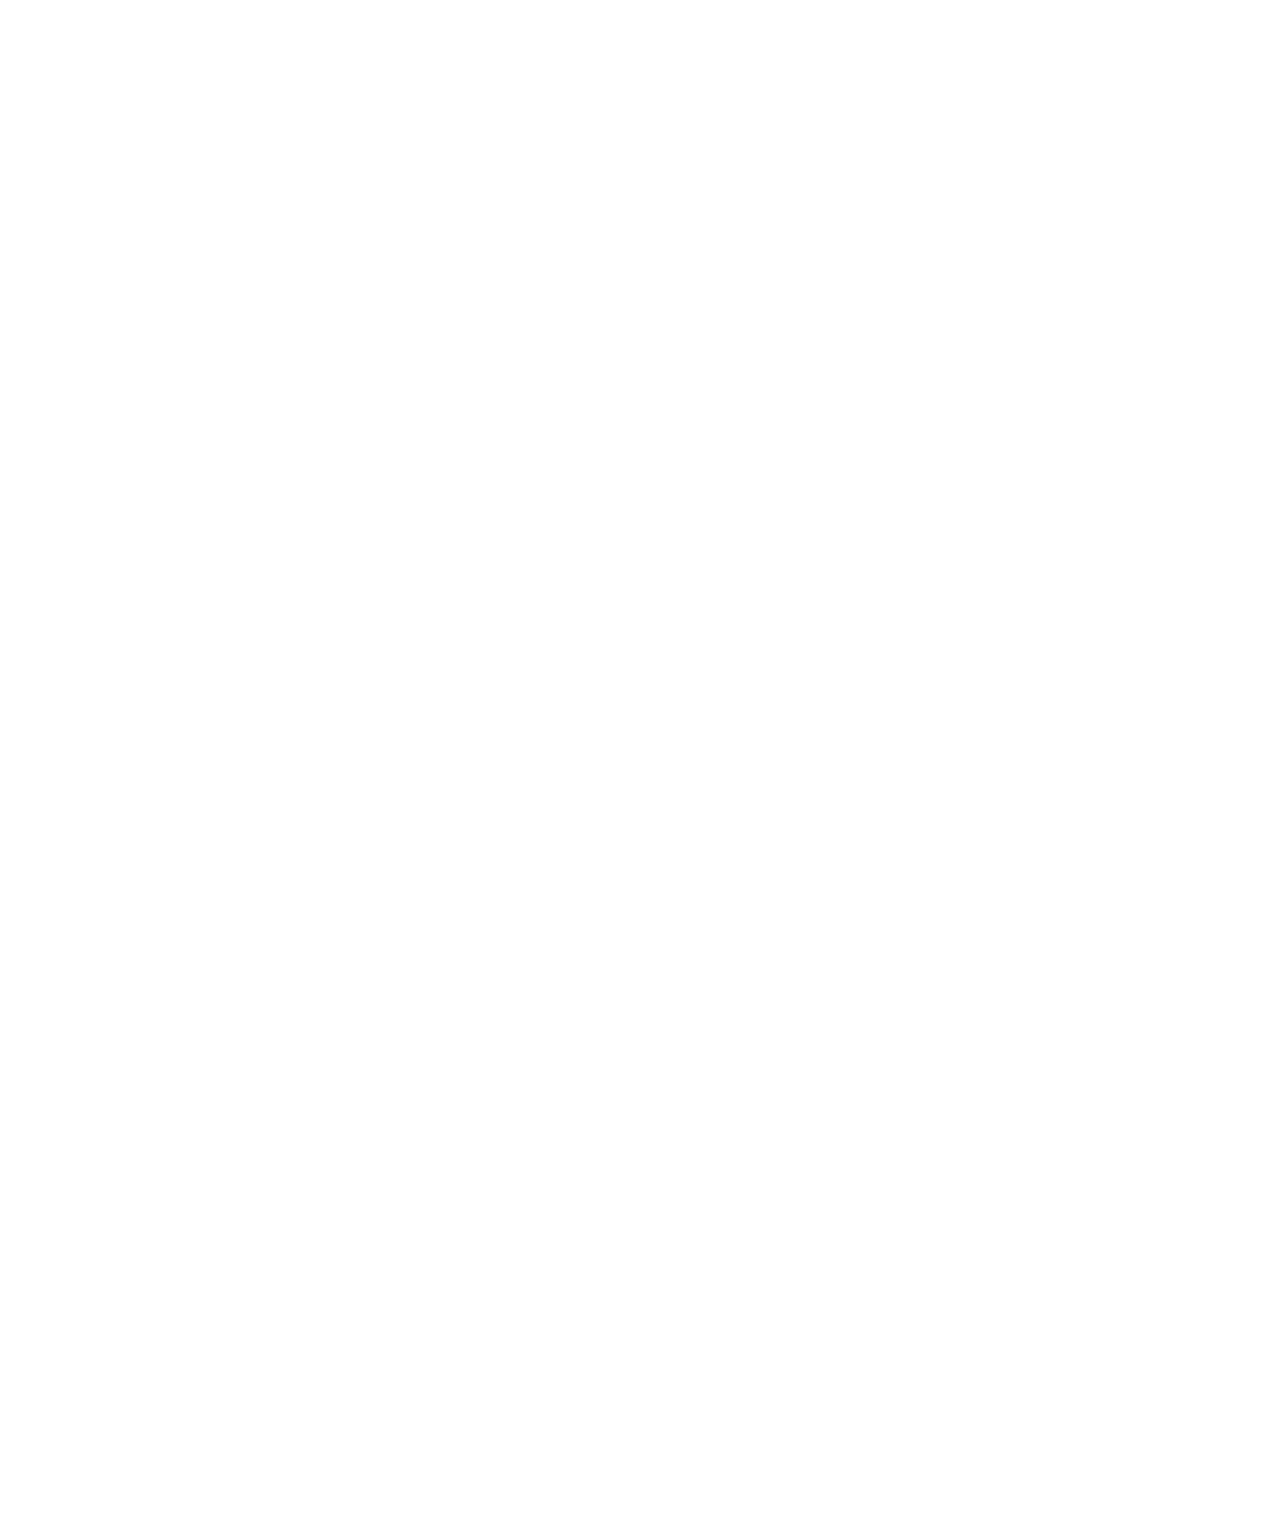
==== commit 6c5eda0b: "update" ====
--- a/hw2/Q3/scatterplot.html
+++ b/hw2/Q3/scatterplot.html
@@ -34,586 +34,738 @@
 <script type="text/javascript">
 
     //basic parameters: height, width, padding and color
-    var w = 1200;
-    var h = 700;
-    var padding = 100;
-    var data = [];
-    var class0 = [];
-    var class1 = [];
-
-
-    d3.csv("movies.csv", function (d) {
-        d.id = +d.Id;
-        d.title = d.Title;
-        d.year = +d.Year;
-        d.runtime = +d.Runtime;
-        d.country = d.Country;
-        d.rating = +d.Rating;
-        d.votes = +d.Votes;
-        d.budget = +d.Budget;
-        d.gross = +d.Gross;
-        d.wins_nom = +d.WinsNoms;
-        d.is_good_rating = +d.IsGoodRating;
-        data.push(d);
-        if (d.is_good_rating === 0) {
-            class0.push(d);
-        } else {
-            class1.push(d);
-        }
-    })
-        var legendData = [0, 1];
-        var x1Scale = d3.scaleLinear()
-            .domain([d3.min(data, function (d) {
-                return d.rating;
-            }), d3.max(data, function (d) {
-                return d.rating;
-            })]).nice()
-            .range([padding, w - padding * 2]);
-        var y1Scale = d3.scaleLinear()
-            .domain(d3.extent(data, function (d) {
-                return d.wins_nom;
-            })).nice()
-            .range([h - padding, padding]);
-
-        var x2Scale = d3.scaleLinear()
-            .domain([d3.min(data, function (d) {
-                return d.rating;
-            }), d3.max(data, function (d) {
-                return d.rating;
-            })]).nice()
-            .range([padding, w - padding * 2]);
-        var y2Scale = d3.scaleLinear()
-            .domain(d3.extent(data, function (d) {
-                return d.budget;
-            })).nice()
-            .range([h - padding, padding]);
-
-        var x1Axis = d3.axisBottom()
-            .scale(x1Scale)
-            .ticks(10);
-        var y1Axis = d3.axisLeft()
-            .scale(y1Scale)
-            .ticks(10);
-
-        var x2Axis = d3.axisBottom()
-            .scale(x2Scale)
-            .ticks(10);
-        var y2Axis = d3.axisLeft()
-            .scale(y2Scale)
-            .ticks(10);
-
-
-        //Create chart1
-        var chart1 = d3.select("body")
-            .append("svg")
-            .attr("width", w)
-            .attr("height", h);
-
-        //Create axis
-        chart1.append("text")
-            .attr("transform", "translate(" + (w / 2 - 1.1 * padding) + ", " + padding + ")")
+    var w = 1000;
+    var h = 500;
+
+    var margin = {top: 20, right: 20, bottom: 30, left: 40},
+        width = w - margin.left - margin.right,
+        height = h - margin.top - margin.bottom;
+
+    var graph1 = d3.select("body").append("svg")
+        .attr("width", width + margin.left + margin.right)
+        .attr("height", height + margin.top + margin.bottom)
+        .append("g")
+        .attr("transform", "translate(" + margin.left + "," + margin.top + ")");
+
+    var graph2 = d3.select("body").append("svg")
+        .attr("width", width + margin.left + margin.right)
+        .attr("height", height + margin.top + margin.bottom)
+        .append("g")
+        .attr("transform", "translate(" + margin.left + "," + margin.top + ")");
+
+    var graph3 = d3.select("body").append("svg")
+        .attr("width", width + margin.left + margin.right)
+        .attr("height", height + margin.top + margin.bottom)
+        .append("g")
+        .attr("transform", "translate(" + margin.left + "," + margin.top + ")");
+
+    function q3Graph(svg, title, getValueX, getValueY, getValueS, nameX, nameY, data){
+        var x = d3.scaleLinear()
+            .range([0, width]);
+
+        var y = d3.scaleLinear()
+            .range([height, 0]);
+
+        // Compute the scales’ domains.
+        x.domain(d3.extent(data, getValueX)).nice();
+        y.domain(d3.extent(data, getValueY)).nice();
+
+        // Add the x-axis.
+        svg.append("g")
+            .attr("class", "x axis")
+            .attr("transform", "translate(0," + height + ")")
+            .call(d3.axisBottom(x));
+
+        // Add the y-axis.
+        svg.append("g")
+            .attr("class", "y axis")
+            .call(d3.axisLeft(y));
+
+        // Add title
+        svg.append("text")
+            .attr("transform", "translate(" + (w / 2 - title.length * 5) + ", " + margin.top + ")")
             .style("font-weight", "bold")
-            .text("Wins+Nominations vs. Rating");
-
-        chart1.append("circle")
-            .attr("cx", w - 2 * padding + 40)
-            .attr("cy", padding * 1.5)
-            .attr("r", 4)
+            .text(title);
+
+        // Add legends
+        svg.append("path")
+            .attr("class", "point")
+            .attr("d", d3.symbol().type(d3.symbolCircle))
             .attr("fill", "none")
-            .attr("stroke", "red");
-        chart1.append("text")
-            .attr("transform", "translate(" + (w - 2 * padding + 50) + ","
-                + (padding * 1.5 + 4) + ")")
+            .attr("stroke", "red")
+            .attr("transform", "translate(" + (2 * margin.left) + ","
+                + (margin.top * 3) + ")");
+        svg.append("text")
+            .attr("transform", "translate(" + (2 * margin.left + 10) + ","
+                + (margin.top * 3 + 4) + ")")
             .text("Bad rating");
-
-        chart1.append("path")
+        svg.append("path")
+            .attr("class", "point")
+            .attr("d", d3.symbol().type(d3.symbolCross))
+            .attr("fill", "none")
+            .attr("stroke", "blue")
+            .attr("transform", "translate(" + (2 * margin.left) + ","
+                + (margin.top * 3 + 20) + ")");
+        svg.append("text")
+            .attr("transform", "translate(" + (2 * margin.left + 10) + ","
+                + (margin.top * 3 + 24) + ")")
+            .text("Good rating");
+
+        // Add the points!
+        svg.selectAll(".point")
+            .data(data)
+            .enter().append("path")
+            .attr("class", "point")
+            .attr("r", getValueS)
             .attr("d", function (d) {
-                // return d3.symbol().type("cross").size(30);
-                symboltype = d3.symbol().type("cross").size(30);
-                return symboltype(d);
+                if(d.is_good_rating === 1){
+                    return d3.symbol().type(d3.symbolCross)(d);
+                }
+                else{
+                    return d3.symbol().type(d3.symbolCircle)(d);
+                }
             })
-            .attr("transform", "translate(" + (w - 2 * padding + 40) + ","
-                + (padding * 1.5 + 15) + ")")
-            .attr("stroke", "blue")
-            .attr("fill", "none");
-        chart1.append("text")
-            .attr("transform", "translate(" + (w - 2 * padding + 50) + ","
-                + (padding * 1.5 + 20) + ")")
-            .text("Good rating");
-
-        //Create points
-        chart1.selectAll("circle")
-            .data(class0)
-            .enter()
-            .append("circle")
-            .attr("cx", function (d) {
-                return x1Scale(d.rating);
+            .attr("fill", "none")
+            .attr("stroke", function (d) {
+                if(d.is_good_rating === 1){
+                    return "blue";
+                }
+                else{
+                    return "red";
+                }
             })
-            .attr("cy", function (d) {
-                return y1Scale(d.wins_nom);
-            })
-            .attr("r", 4)
-            .attr("stroke", "red")
-            .attr("fill", "none");
-
-        chart1.selectAll("path")
-            .data(class1)
-            .enter()
-            .append("path")
-            .attr("d", function (d) {
-                symboltype = d3.svg.symbol().type("cross").size(30);
-                return symboltype(d);
-            })
+    //         .attr("cx", d => x(getValueX(d)))
+    // .attr("cy", d => y(getValueY(d)));
             .attr("transform", function (d) {
-                return "translate(" + x1Scale(d.rating) + "," + y1Scale(d.wins_nom) + ")";
-            })
-            .attr("stroke", "blue")
-            .attr("fill", "none");
-
-        chart1.append("g")
+                return "translate(" + x(getValueX(d)) + "," + y(getValueY(d)) + ")";
+            });
+
+        // Add axis names
+        svg.append("g")
             .attr("class", "axis")
-            .attr("transform", "translate(0," + (h - padding) + ")")
-            .call(x1Axis)
+            .attr("transform", "translate(0," + (h - margin.left) + ")")
+            .call(x)
             .append("text")
-            .attr("x", w - 2 * padding)
-            .attr("y", -10)
+            .attr("x", w - margin.right - 7 * nameX.length)
+            .attr("y", - 13)
             .style("font-weight", "bold")
             .style("text-anchor", "end")
-            .text("Rating");
-
-        chart1.append("g")
+            .text(nameX);
+        svg.append("g")
             .attr("class", "axis")
-            .attr("transform", "translate(" + padding + ",0)")
-            .call(y1Axis)
+            .attr("transform", "translate(" + margin.left + ",0)")
+            .call(y)
             .append("text")
             .attr("transform", "rotate(-90)")
             .attr("class", "label")
-            .attr("x", -padding)
-            .attr("y", 6)
+            .attr("x", 0)
+            .attr("y", -35)
             .attr("dy", ".71em")
             .style("font-weight", "bold")
             .style("text-anchor", "end")
-            .text("Wins and Nominations");
-
-
-        //Create chart2
-        var chart2 = d3.select("body")
-            .append("svg")
-            .attr("width", w)
-            .attr("height", h);
-
-        //Create axis
-        chart2.append("text")
-            .attr("transform", "translate(" + (w / 2 - 1.1 * padding) + ", " + padding + ")")
-            .style("font-weight", "bold")
-            .text("Budget vs. Rating");
-
-        chart2.append("circle")
-            .attr("cx", w - 2 * padding + 40)
-            .attr("cy", padding * 1.5)
-            .attr("r", 4)
-            .attr("fill", "none")
-            .attr("stroke", "red");
-        chart2.append("text")
-            .attr("transform", "translate(" + (w - 2 * padding + 50) + ","
-                + (padding * 1.5 + 4) + ")")
-            .text("Bad rating");
-
-        chart2.append("path")
-            .attr("d", function (d) {
-                symboltype = d3.svg.symbol().type("cross").size(30);
-                return symboltype(d);
-            })
-            .attr("transform", "translate(" + (w - 2 * padding + 40) + ","
-                + (padding * 1.5 + 15) + ")")
-            .attr("stroke", "blue")
-            .style("fill", "none");
-        chart2.append("text")
-            .attr("transform", "translate(" + (w - 2 * padding + 50) + ","
-                + (padding * 1.5 + 20) + ")")
-            .text("Good rating");
-
-        //Create points
-        chart2.selectAll("circle")
-            .data(class0)
-            .enter()
-            .append("circle")
-            .attr("cx", function (d) {
-                return x2Scale(d.rating);
-            })
-            .attr("cy", function (d) {
-                return y2Scale(d.budget);
-            })
-            .attr("r", 4)
-            .attr("stroke", "red")
-            .attr("fill", "none");
-
-        chart2.selectAll("path")
-            .data(class1)
-            .enter()
-            .append("path")
-            .attr("d", function (d) {
-                symboltype = d3.svg.symbol().type("cross").size(30);
-                return symboltype(d);
-            })
-            .attr("transform", function (d) {
-                return "translate(" + x2Scale(d.rating) + "," + y2Scale(d.budget) + ")";
-            })
-            .attr("stroke", "blue")
-            .attr("fill", "none");
-
-        chart2.append("g")
-            .attr("class", "axis")
-            .attr("transform", "translate(0," + (h - padding) + ")")
-            .call(x1Axis)
-            .append("text")
-            .attr("x", w - 2 * padding)
-            .attr("y", -10)
-            .style("font-weight", "bold")
-            .style("text-anchor", "end")
-            .text("Rating");
-
-        chart2.append("g")
-            .attr("class", "axis")
-            .attr("transform", "translate(" + padding + ",0)")
-            .call(y1Axis)
-            .append("text")
-            .attr("transform", "rotate(-90)")
-            .attr("class", "label")
-            .attr("x", -padding)
-            .attr("y", 6)
-            .attr("dy", ".71em")
-            .style("font-weight", "bold")
-            .style("text-anchor", "end")
-            .text("Budget");
-
-//Question 3C)
-//         var chart3 = d3.select("body")
-//             .append("svg")
-//             .attr("width", w)
-//             .attr("height", h);
-//
-//         //Create axis
-//         chart3.append("text")
-//             .attr("transform", "translate(" + (w / 2 - 1.1 * padding) + ", " + padding + ")")
-//             .style("font-weight", "bold")
-//             .text("Plasma Glucose vs. Insulin, scaled symbols");
-//
-//         chart3.append("circle")
-//             .attr("cx", w - 2 * padding + 40)
-//             .attr("cy", padding * 1.5)
-//             .attr("r", 4)
-//             .attr("fill", "none")
-//             .attr("stroke", "blue");
-//         chart3.append("text")
-//             .attr("transform", "translate(" + (w - 2 * padding + 50) + ","
-//                 + (padding * 1.5 + 4) + ")")
-//             .text("negative");
-//
-//         chart3.append("path")
-//             .attr("d", function (d) {
-//                 symboltype = d3.svg.symbol().type("triangle-up").size(30);
-//                 return symboltype(d);
-//             })
-//             .attr("transform", "translate(" + (w - 2 * padding + 40) + ","
-//                 + (padding * 1.5 + 15) + ")")
-//             .attr("stroke", "red")
-//             .attr("fill", "none");
-//         chart3.append("text")
-//             .attr("transform", "translate(" + (w - 2 * padding + 50) + ","
-//                 + (padding * 1.5 + 20) + ")")
-//             .text("positive");
-//
-//         var rscale = d3.scale.linear()
-//             .domain([0, d3.max(data, function (d) {
-//                 return d.insulin * d.plasma_glucose;
-//             })])
-//             .range([2, 10]);
-//
-//         var r1scale = d3.scale.linear()
-//             .domain([0, d3.max(data, function (d) {
-//                 return d.insulin * d.plasma_glucose;
-//             })])
-//             .range([2, 80]);
-//
-//
-//         //Create points
-//         chart3.selectAll("circle")
-//             .data(class0)
-//             .enter()
-//             .append("circle")
-//             .attr("cx", function (d) {
-//                 return x1Scale(d.plasma_glucose);
-//             })
-//             .attr("cy", function (d) {
-//                 return y1Scale(d.insulin);
-//             })
-//             .attr("r", function (d) {
-//                 return rscale(d.plasma_glucose * d.insulin);
-//             })
-//             .attr("stroke", "blue")
-//             .attr("fill", "none");
-//
-//         chart3.selectAll("path")
-//             .data(class1)
-//             .enter()
-//             .append("path")
-//             .attr("d", function (d) {
-//                 symboltype = d3.svg.symbol().type("triangle-up").size(r1scale(d.plasma_glucose * d.insulin));
-//                 return symboltype(d);
-//             })
-//             .attr("transform", function (d) {
-//                 return "translate(" + x1Scale(d.plasma_glucose) + "," + y1Scale(d.insulin) + ")";
-//             })
-//             .attr("stroke", "red")
-//             .attr("fill", "none");
-//
-//         chart3.append("g")
-//             .attr("class", "axis")
-//             .attr("transform", "translate(0," + (h - padding) + ")")
-//             .call(x1Axis)
-//             .append("text")
-//             .attr("x", w - 2 * padding)
-//             .attr("y", -10)
-//             .style("font-weight", "bold")
-//             .style("text-anchor", "end")
-//             .text("plasma_glucose");
-//
-//         chart3.append("g")
-//             .attr("class", "axis")
-//             .attr("transform", "translate(" + padding + ",0)")
-//             .call(y1Axis)
-//             .append("text")
-//             .attr("transform", "rotate(-90)")
-//             .attr("class", "label")
-//             .attr("x", -padding)
-//             .attr("y", 6)
-//             .attr("dy", ".71em")
-//             .style("font-weight", "bold")
-//             .style("text-anchor", "end")
-//             .text("insulin");
-//
-// //Q3D) log scale and square root scale
-//         var ylogscale = d3.scale.log()
-//             .domain([1, d3.max(data, function (d) {
-//                 return d.insulin;
-//             })]).clamp(true)
-//             .range([h - padding, padding]);
-//
-//         //   	var ylogscale = d3.scale.log()
-//         //                   .base(Math.E)
-//         //                   .domain([Math.exp(d3.min(data, function(d) {
-//         //  	return d.insulin;
-//         // })),
-//         //  Math.exp(d3.max(data, function(d) {
-//         //  	return d.insulin; }))])
-//         //                   .clamp(true)
-//         //                    	.range([h-padding, padding]);
-//
-//
-//         var ysqrtscale = d3.scale.sqrt()
-//             .domain([d3.min(data, function (d) {
-//                 return d.insulin;
-//             }),
-//                 d3.max(data, function (d) {
-//                     return d.insulin;
-//                 })])
-//             .range([h - padding, padding]);
-//
-//         var y4Axis = d3.svg.axis()
-//             .scale(ysqrtscale)
-//             .orient("left")
-//             .ticks(10);
-//
-//         var y5Axis = d3.svg.axis()
-//             .scale(ylogscale)
-//             .orient("left")
-//             .ticks(10)
-//
-//
-//         var chart4 = d3.select("body")
-//             .append("svg")
-//             .attr("width", w)
-//             .attr("height", h);
-//
-//         //Create axis
-//         chart4.append("text")
-//             .attr("transform", "translate(" + (w / 2 - 1.1 * padding) + ", " + padding + ")")
-//             .style("font-weight", "bold")
-//             .text("Plasma Glucose vs Insulin (square-root-scaled)");
-//
-//         chart4.append("circle")
-//             .attr("cx", w - 2 * padding + 40)
-//             .attr("cy", padding * 1.5)
-//             .attr("r", 4)
-//             .attr("fill", "none")
-//             .attr("stroke", "blue");
-//         chart4.append("text")
-//             .attr("transform", "translate(" + (w - 2 * padding + 50) + ","
-//                 + (padding * 1.5 + 4) + ")")
-//             .text("negative");
-//
-//         chart4.append("path")
-//             .attr("d", function (d) {
-//                 symboltype = d3.svg.symbol().type("triangle-up").size(30);
-//                 return symboltype(d);
-//             })
-//             .attr("transform", "translate(" + (w - 2 * padding + 40) + ","
-//                 + (padding * 1.5 + 15) + ")")
-//             .attr("stroke", "red")
-//             .attr("fill", "none");
-//         chart4.append("text")
-//             .attr("transform", "translate(" + (w - 2 * padding + 50) + ","
-//                 + (padding * 1.5 + 20) + ")")
-//             .text("positive");
-//
-//         //Create points
-//         chart4.selectAll("circle")
-//             .data(class0)
-//             .enter()
-//             .append("circle")
-//             .attr("cx", function (d) {
-//                 return x1Scale(d.plasma_glucose);
-//             })
-//             .attr("cy", function (d) {
-//                 return ysqrtscale(d.insulin);
-//             })
-//             .attr("r", 4)
-//             .attr("stroke", "blue")
-//             .attr("fill", "none");
-//
-//         chart4.selectAll("path")
-//             .data(class1)
-//             .enter()
-//             .append("path")
-//             .attr("d", function (d) {
-//                 symboltype = d3.svg.symbol().type("triangle-up").size(30);
-//                 return symboltype(d);
-//             })
-//             .attr("transform", function (d) {
-//                 return "translate(" + x1Scale(d.plasma_glucose) + "," + ysqrtscale(d.insulin) + ")";
-//             })
-//             .attr("stroke", "red")
-//             .attr("fill", "none");
-//
-//         chart4.append("g")
-//             .attr("class", "axis")
-//             .attr("transform", "translate(0," + (h - padding) + ")")
-//             .call(x1Axis)
-//             .append("text")
-//             .attr("x", w - 2 * padding)
-//             .attr("y", -10)
-//             .style("font-weight", "bold")
-//             .style("text-anchor", "end")
-//             .text("plasma_glucose");
-//
-//         chart4.append("g")
-//             .attr("class", "axis")
-//             .attr("transform", "translate(" + padding + ",0)")
-//             .call(y4Axis)
-//             .append("text")
-//             .attr("transform", "rotate(-90)")
-//             .attr("class", "label")
-//             .attr("x", -padding)
-//             .attr("y", 6)
-//             .attr("dy", ".71em")
-//             .style("font-weight", "bold")
-//             .style("text-anchor", "end")
-//             .text("insulin");
-//
-//         //Chart 5- logscale
-//         var chart5 = d3.select("body")
-//             .append("svg")
-//             .attr("width", w)
-//             .attr("height", h);
-//
-//         //Create axis
-//         chart5.append("text")
-//             .attr("transform", "translate(" + (w / 2 - 1.1 * padding) + ", " + padding + ")")
-//             .style("font-weight", "bold")
-//             .text("Plasma Glucose vs. Insulin (log-scaled)");
-//
-//         chart5.append("circle")
-//             .attr("cx", w - 2 * padding + 40)
-//             .attr("cy", padding * 1.5)
-//             .attr("r", 4)
-//             .attr("fill", "none")
-//             .attr("stroke", "blue");
-//         chart5.append("text")
-//             .attr("transform", "translate(" + (w - 2 * padding + 50) + ","
-//                 + (padding * 1.5 + 4) + ")")
-//             .text("negative");
-//
-//         chart5.append("path")
-//             .attr("d", function (d) {
-//                 symboltype = d3.svg.symbol().type("triangle-up").size(30);
-//                 return symboltype(d);
-//             })
-//             .attr("transform", "translate(" + (w - 2 * padding + 40) + ","
-//                 + (padding * 1.5 + 15) + ")")
-//             .attr("stroke", "red")
-//             .attr("fill", "none");
-//         chart5.append("text")
-//             .attr("transform", "translate(" + (w - 2 * padding + 50) + ","
-//                 + (padding * 1.5 + 20) + ")")
-//             .text("positive");
-//
-//         //Create points
-//         chart5.selectAll("circle")
-//             .data(class0)
-//             .enter()
-//             .append("circle")
-//             .attr("cx", function (d) {
-//                 return x1Scale(d.plasma_glucose);
-//             })
-//             .attr("cy", function (d) {
-//                 return ylogscale(d.insulin);
-//             })
-//             .attr("r", 4)
-//             .attr("stroke", "blue")
-//             .attr("fill", "none");
-//
-//         chart5.selectAll("path")
-//             .data(class1)
-//             .enter()
-//             .append("path")
-//             .attr("d", function (d) {
-//                 symboltype = d3.svg.symbol().type("triangle-up").size(30);
-//                 return symboltype(d);
-//             })
-//             .attr("transform", function (d) {
-//                 return "translate(" + x1Scale(d.plasma_glucose) + "," + ylogscale(d.insulin) + ")";
-//             })
-//             .attr("stroke", "red")
-//             .attr("fill", "none");
-//
-//         chart5.append("g")
-//             .attr("class", "axis")
-//             .attr("transform", "translate(0," + (h - padding) + ")")
-//             .call(x1Axis)
-//             .append("text")
-//             .attr("x", w - 2 * padding)
-//             .attr("y", -10)
-//             .style("font-weight", "bold")
-//             .style("text-anchor", "end")
-//             .text("plasma_glucose");
-//
-//         chart5.append("g")
-//             .attr("class", "axis")
-//             .attr("transform", "translate(" + padding + ",0)")
-//             .call(y5Axis)
-//             .append("text")
-//             .attr("transform", "rotate(-90)")
-//             .attr("class", "label")
-//             .attr("x", -padding)
-//             .attr("y", 6)
-//             .attr("dy", ".71em")
-//             .style("font-weight", "bold")
-//             .style("text-anchor", "end")
-//             .text("insulin");
-//
-//
-//     });
+            .text(nameY);
+    }
+
+
+    d3.csv("movies.csv")
+        .then(function (data) {
+            // Coerce the strings to numbers.
+            data.forEach(function (d) {
+                d.id = +d.Id;
+                d.title = d.Title;
+                d.year = +d.Year;
+                d.runtime = +d.Runtime;
+                d.country = d.Country;
+                d.rating = +d.Rating;
+                d.votes = +d.Votes;
+                d.budget = +d.Budget;
+                d.gross = +d.Gross;
+                d.wins_nom = +d.WinsNoms;
+                d.is_good_rating = +d.IsGoodRating;
+            });
+
+            q3Graph(graph2, "Budget vs. Rating", function (d) {
+                return d.rating;
+            }, function (d) {
+                return d.budget;
+            }, function (d) {
+                return 4;
+            }, "Rating", "Budget", data);
+
+            q3Graph(graph1, "Wins+Nominations vs. Rating", function (d) {
+                return d.rating;
+            }, function (d) {
+                return d.wins_nom;
+            }, function (d) {
+                return 4;
+            }, "Rating", "Wins+Nominations", data);
+
+
+
+            q3Graph(graph3, "Votes vs. Rating sized by Wins+Nominations", function (d) {
+                return d.rating;
+            }, function (d) {
+                return d.votes;
+            }, function (d) {
+                return d.wins_nom;
+            }, "Rating", "Votes", data);
+
+        });
+
+
+    //        var legendData = [0, 1];
+    //        var x1Scale = d3.scaleLinear()
+    //            .domain([d3.min(data, function (d) {
+    //                return d.rating;
+    //            }), d3.max(data, function (d) {
+    //                return d.rating;
+    //            })]).nice()
+    //            .range([padding, w - padding * 2]);
+    //        var y1Scale = d3.scaleLinear()
+    //            .domain(d3.extent(data, function (d) {
+    //                return d.wins_nom;
+    //            })).nice()
+    //            .range([h - padding, padding]);
+    //
+    //        var x2Scale = d3.scaleLinear()
+    //            .domain([d3.min(data, function (d) {
+    //                return d.rating;
+    //            }), d3.max(data, function (d) {
+    //                return d.rating;
+    //            })]).nice()
+    //            .range([padding, w - padding * 2]);
+    //        var y2Scale = d3.scaleLinear()
+    //            .domain(d3.extent(data, function (d) {
+    //                return d.budget;
+    //            })).nice()
+    //            .range([h - padding, padding]);
+    //
+    //        var x1Axis = d3.axisBottom()
+    //            .scale(x1Scale)
+    //            .ticks(10);
+    //        var y1Axis = d3.axisLeft()
+    //            .scale(y1Scale)
+    //            .ticks(10);
+    //
+    //        var x2Axis = d3.axisBottom()
+    //            .scale(x2Scale)
+    //            .ticks(10);
+    //        var y2Axis = d3.axisLeft()
+    //            .scale(y2Scale)
+    //            .ticks(10);
+    //
+    //
+    //        //Create chart1
+    //        var chart1 = d3.select("body")
+    //            .append("svg")
+    //            .attr("width", w)
+    //            .attr("height", h);
+    //
+    //        //Create axis
+    //        chart1.append("text")
+    //            .attr("transform", "translate(" + (w / 2 - 1.1 * padding) + ", " + padding + ")")
+    //            .style("font-weight", "bold")
+    //            .text("Wins+Nominations vs. Rating");
+    //
+    //        chart1.append("circle")
+    //            .attr("cx", w - 2 * padding + 40)
+    //            .attr("cy", padding * 1.5)
+    //            .attr("r", 4)
+    //            .attr("fill", "none")
+    //            .attr("stroke", "red");
+    //        chart1.append("text")
+    //            .attr("transform", "translate(" + (w - 2 * padding + 50) + ","
+    //                + (padding * 1.5 + 4) + ")")
+    //            .text("Bad rating");
+    //
+    //        // chart1.append("path")
+    //        //     .attr("d", function (d) {
+    //        //         // return d3.symbol().type("cross").size(30);
+    //        //         symboltype = d3.symbol().type("cross").size(30);
+    //        //         return symboltype(d);
+    //        //     })
+    //        //     .attr("transform", "translate(" + (w - 2 * padding + 40) + ","
+    //        //         + (padding * 1.5 + 15) + ")")
+    //        //     .attr("stroke", "blue")
+    //        //     .attr("fill", "none");
+    //        chart1.append("text")
+    //            .attr("transform", "translate(" + (w - 2 * padding + 50) + ","
+    //                + (padding * 1.5 + 20) + ")")
+    //            .text("Good rating");
+    //
+    //        //Create points
+    //        chart1.selectAll("circle")
+    //            .data(class0)
+    //            .enter()
+    //            .append("circle")
+    //            .attr("cx", function (d) {
+    //                return x1Scale(d.rating);
+    //            })
+    //            .attr("cy", function (d) {
+    //                return y1Scale(d.wins_nom);
+    //            })
+    //            .attr("r", 4)
+    //            .attr("stroke", "red")
+    //            .attr("fill", "none");
+    //
+    //        // chart1.selectAll("path")
+    //        //     .data(class1)
+    //        //     .enter()
+    //        //     .append("path")
+    //        //     .attr("d", function (d) {
+    //        //         symboltype = d3.svg.symbol().type("cross").size(30);
+    //        //         return symboltype(d);
+    //        //     })
+    //        //     .attr("transform", function (d) {
+    //        //         return "translate(" + x1Scale(d.rating) + "," + y1Scale(d.wins_nom) + ")";
+    //        //     })
+    //        //     .attr("stroke", "blue")
+    //        //     .attr("fill", "none");
+    //
+    //        chart1.append("g")
+    //            .attr("class", "axis")
+    //            .attr("transform", "translate(0," + (h - padding) + ")")
+    //            .call(x1Axis)
+    //            .append("text")
+    //            .attr("x", w - 2 * padding)
+    //            .attr("y", -10)
+    //            .style("font-weight", "bold")
+    //            .style("text-anchor", "end")
+    //            .text("Rating");
+    //
+    //        chart1.append("g")
+    //            .attr("class", "axis")
+    //            .attr("transform", "translate(" + padding + ",0)")
+    //            .call(y1Axis)
+    //            .append("text")
+    //            .attr("transform", "rotate(-90)")
+    //            .attr("class", "label")
+    //            .attr("x", -padding)
+    //            .attr("y", 6)
+    //            .attr("dy", ".71em")
+    //            .style("font-weight", "bold")
+    //            .style("text-anchor", "end")
+    //            .text("Wins and Nominations");
+    //
+    //
+    //        //Create chart2
+    //        // var chart2 = d3.select("body")
+    //        //     .append("svg")
+    //        //     .attr("width", w)
+    //        //     .attr("height", h);
+    //        //
+    //        // //Create axis
+    //        // chart2.append("text")
+    //        //     .attr("transform", "translate(" + (w / 2 - 1.1 * padding) + ", " + padding + ")")
+    //        //     .style("font-weight", "bold")
+    //        //     .text("Budget vs. Rating");
+    //        //
+    //        // chart2.append("circle")
+    //        //     .attr("cx", w - 2 * padding + 40)
+    //        //     .attr("cy", padding * 1.5)
+    //        //     .attr("r", 4)
+    //        //     .attr("fill", "none")
+    //        //     .attr("stroke", "red");
+    //        // chart2.append("text")
+    //        //     .attr("transform", "translate(" + (w - 2 * padding + 50) + ","
+    //        //         + (padding * 1.5 + 4) + ")")
+    //        //     .text("Bad rating");
+    //        //
+    //        // chart2.append("path")
+    //        //     .attr("d", function (d) {
+    //        //         symboltype = d3.svg.symbol().type("cross").size(30);
+    //        //         return symboltype(d);
+    //        //     })
+    //        //     .attr("transform", "translate(" + (w - 2 * padding + 40) + ","
+    //        //         + (padding * 1.5 + 15) + ")")
+    //        //     .attr("stroke", "blue")
+    //        //     .style("fill", "none");
+    //        // chart2.append("text")
+    //        //     .attr("transform", "translate(" + (w - 2 * padding + 50) + ","
+    //        //         + (padding * 1.5 + 20) + ")")
+    //        //     .text("Good rating");
+    //        //
+    //        // //Create points
+    //        // chart2.selectAll("circle")
+    //        //     .data(class0)
+    //        //     .enter()
+    //        //     .append("circle")
+    //        //     .attr("cx", function (d) {
+    //        //         return x2Scale(d.rating);
+    //        //     })
+    //        //     .attr("cy", function (d) {
+    //        //         return y2Scale(d.budget);
+    //        //     })
+    //        //     .attr("r", 4)
+    //        //     .attr("stroke", "red")
+    //        //     .attr("fill", "none");
+    //        //
+    //        // chart2.selectAll("path")
+    //        //     .data(class1)
+    //        //     .enter()
+    //        //     .append("path")
+    //        //     .attr("d", function (d) {
+    //        //         symboltype = d3.svg.symbol().type("cross").size(30);
+    //        //         return symboltype(d);
+    //        //     })
+    //        //     .attr("transform", function (d) {
+    //        //         return "translate(" + x2Scale(d.rating) + "," + y2Scale(d.budget) + ")";
+    //        //     })
+    //        //     .attr("stroke", "blue")
+    //        //     .attr("fill", "none");
+    //        //
+    //        // chart2.append("g")
+    //        //     .attr("class", "axis")
+    //        //     .attr("transform", "translate(0," + (h - padding) + ")")
+    //        //     .call(x1Axis)
+    //        //     .append("text")
+    //        //     .attr("x", w - 2 * padding)
+    //        //     .attr("y", -10)
+    //        //     .style("font-weight", "bold")
+    //        //     .style("text-anchor", "end")
+    //        //     .text("Rating");
+    //        //
+    //        // chart2.append("g")
+    //        //     .attr("class", "axis")
+    //        //     .attr("transform", "translate(" + padding + ",0)")
+    //        //     .call(y1Axis)
+    //        //     .append("text")
+    //        //     .attr("transform", "rotate(-90)")
+    //        //     .attr("class", "label")
+    //        //     .attr("x", -padding)
+    //        //     .attr("y", 6)
+    //        //     .attr("dy", ".71em")
+    //        //     .style("font-weight", "bold")
+    //        //     .style("text-anchor", "end")
+    //        //     .text("Budget");
+    //
+    ////Question 3C)
+    ////         var chart3 = d3.select("body")
+    ////             .append("svg")
+    ////             .attr("width", w)
+    ////             .attr("height", h);
+    ////
+    ////         //Create axis
+    ////         chart3.append("text")
+    ////             .attr("transform", "translate(" + (w / 2 - 1.1 * padding) + ", " + padding + ")")
+    ////             .style("font-weight", "bold")
+    ////             .text("Plasma Glucose vs. Insulin, scaled symbols");
+    ////
+    ////         chart3.append("circle")
+    ////             .attr("cx", w - 2 * padding + 40)
+    ////             .attr("cy", padding * 1.5)
+    ////             .attr("r", 4)
+    ////             .attr("fill", "none")
+    ////             .attr("stroke", "blue");
+    ////         chart3.append("text")
+    ////             .attr("transform", "translate(" + (w - 2 * padding + 50) + ","
+    ////                 + (padding * 1.5 + 4) + ")")
+    ////             .text("negative");
+    ////
+    ////         chart3.append("path")
+    ////             .attr("d", function (d) {
+    ////                 symboltype = d3.svg.symbol().type("triangle-up").size(30);
+    ////                 return symboltype(d);
+    ////             })
+    ////             .attr("transform", "translate(" + (w - 2 * padding + 40) + ","
+    ////                 + (padding * 1.5 + 15) + ")")
+    ////             .attr("stroke", "red")
+    ////             .attr("fill", "none");
+    ////         chart3.append("text")
+    ////             .attr("transform", "translate(" + (w - 2 * padding + 50) + ","
+    ////                 + (padding * 1.5 + 20) + ")")
+    ////             .text("positive");
+    ////
+    ////         var rscale = d3.scale.linear()
+    ////             .domain([0, d3.max(data, function (d) {
+    ////                 return d.insulin * d.plasma_glucose;
+    ////             })])
+    ////             .range([2, 10]);
+    ////
+    ////         var r1scale = d3.scale.linear()
+    ////             .domain([0, d3.max(data, function (d) {
+    ////                 return d.insulin * d.plasma_glucose;
+    ////             })])
+    ////             .range([2, 80]);
+    ////
+    ////
+    ////         //Create points
+    ////         chart3.selectAll("circle")
+    ////             .data(class0)
+    ////             .enter()
+    ////             .append("circle")
+    ////             .attr("cx", function (d) {
+    ////                 return x1Scale(d.plasma_glucose);
+    ////             })
+    ////             .attr("cy", function (d) {
+    ////                 return y1Scale(d.insulin);
+    ////             })
+    ////             .attr("r", function (d) {
+    ////                 return rscale(d.plasma_glucose * d.insulin);
+    ////             })
+    ////             .attr("stroke", "blue")
+    ////             .attr("fill", "none");
+    ////
+    ////         chart3.selectAll("path")
+    ////             .data(class1)
+    ////             .enter()
+    ////             .append("path")
+    ////             .attr("d", function (d) {
+    ////                 symboltype = d3.svg.symbol().type("triangle-up").size(r1scale(d.plasma_glucose * d.insulin));
+    ////                 return symboltype(d);
+    ////             })
+    ////             .attr("transform", function (d) {
+    ////                 return "translate(" + x1Scale(d.plasma_glucose) + "," + y1Scale(d.insulin) + ")";
+    ////             })
+    ////             .attr("stroke", "red")
+    ////             .attr("fill", "none");
+    ////
+    ////         chart3.append("g")
+    ////             .attr("class", "axis")
+    ////             .attr("transform", "translate(0," + (h - padding) + ")")
+    ////             .call(x1Axis)
+    ////             .append("text")
+    ////             .attr("x", w - 2 * padding)
+    ////             .attr("y", -10)
+    ////             .style("font-weight", "bold")
+    ////             .style("text-anchor", "end")
+    ////             .text("plasma_glucose");
+    ////
+    ////         chart3.append("g")
+    ////             .attr("class", "axis")
+    ////             .attr("transform", "translate(" + padding + ",0)")
+    ////             .call(y1Axis)
+    ////             .append("text")
+    ////             .attr("transform", "rotate(-90)")
+    ////             .attr("class", "label")
+    ////             .attr("x", -padding)
+    ////             .attr("y", 6)
+    ////             .attr("dy", ".71em")
+    ////             .style("font-weight", "bold")
+    ////             .style("text-anchor", "end")
+    ////             .text("insulin");
+    ////
+    //// //Q3D) log scale and square root scale
+    ////         var ylogscale = d3.scale.log()
+    ////             .domain([1, d3.max(data, function (d) {
+    ////                 return d.insulin;
+    ////             })]).clamp(true)
+    ////             .range([h - padding, padding]);
+    ////
+    ////         //   	var ylogscale = d3.scale.log()
+    ////         //                   .base(Math.E)
+    ////         //                   .domain([Math.exp(d3.min(data, function(d) {
+    ////         //  	return d.insulin;
+    ////         // })),
+    ////         //  Math.exp(d3.max(data, function(d) {
+    ////         //  	return d.insulin; }))])
+    ////         //                   .clamp(true)
+    ////         //                    	.range([h-padding, padding]);
+    ////
+    ////
+    ////         var ysqrtscale = d3.scale.sqrt()
+    ////             .domain([d3.min(data, function (d) {
+    ////                 return d.insulin;
+    ////             }),
+    ////                 d3.max(data, function (d) {
+    ////                     return d.insulin;
+    ////                 })])
+    ////             .range([h - padding, padding]);
+    ////
+    ////         var y4Axis = d3.svg.axis()
+    ////             .scale(ysqrtscale)
+    ////             .orient("left")
+    ////             .ticks(10);
+    ////
+    ////         var y5Axis = d3.svg.axis()
+    ////             .scale(ylogscale)
+    ////             .orient("left")
+    ////             .ticks(10)
+    ////
+    ////
+    ////         var chart4 = d3.select("body")
+    ////             .append("svg")
+    ////             .attr("width", w)
+    ////             .attr("height", h);
+    ////
+    ////         //Create axis
+    ////         chart4.append("text")
+    ////             .attr("transform", "translate(" + (w / 2 - 1.1 * padding) + ", " + padding + ")")
+    ////             .style("font-weight", "bold")
+    ////             .text("Plasma Glucose vs Insulin (square-root-scaled)");
+    ////
+    ////         chart4.append("circle")
+    ////             .attr("cx", w - 2 * padding + 40)
+    ////             .attr("cy", padding * 1.5)
+    ////             .attr("r", 4)
+    ////             .attr("fill", "none")
+    ////             .attr("stroke", "blue");
+    ////         chart4.append("text")
+    ////             .attr("transform", "translate(" + (w - 2 * padding + 50) + ","
+    ////                 + (padding * 1.5 + 4) + ")")
+    ////             .text("negative");
+    ////
+    ////         chart4.append("path")
+    ////             .attr("d", function (d) {
+    ////                 symboltype = d3.svg.symbol().type("triangle-up").size(30);
+    ////                 return symboltype(d);
+    ////             })
+    ////             .attr("transform", "translate(" + (w - 2 * padding + 40) + ","
+    ////                 + (padding * 1.5 + 15) + ")")
+    ////             .attr("stroke", "red")
+    ////             .attr("fill", "none");
+    ////         chart4.append("text")
+    ////             .attr("transform", "translate(" + (w - 2 * padding + 50) + ","
+    ////                 + (padding * 1.5 + 20) + ")")
+    ////             .text("positive");
+    ////
+    ////         //Create points
+    ////         chart4.selectAll("circle")
+    ////             .data(class0)
+    ////             .enter()
+    ////             .append("circle")
+    ////             .attr("cx", function (d) {
+    ////                 return x1Scale(d.plasma_glucose);
+    ////             })
+    ////             .attr("cy", function (d) {
+    ////                 return ysqrtscale(d.insulin);
+    ////             })
+    ////             .attr("r", 4)
+    ////             .attr("stroke", "blue")
+    ////             .attr("fill", "none");
+    ////
+    ////         chart4.selectAll("path")
+    ////             .data(class1)
+    ////             .enter()
+    ////             .append("path")
+    ////             .attr("d", function (d) {
+    ////                 symboltype = d3.svg.symbol().type("triangle-up").size(30);
+    ////                 return symboltype(d);
+    ////             })
+    ////             .attr("transform", function (d) {
+    ////                 return "translate(" + x1Scale(d.plasma_glucose) + "," + ysqrtscale(d.insulin) + ")";
+    ////             })
+    ////             .attr("stroke", "red")
+    ////             .attr("fill", "none");
+    ////
+    ////         chart4.append("g")
+    ////             .attr("class", "axis")
+    ////             .attr("transform", "translate(0," + (h - padding) + ")")
+    ////             .call(x1Axis)
+    ////             .append("text")
+    ////             .attr("x", w - 2 * padding)
+    ////             .attr("y", -10)
+    ////             .style("font-weight", "bold")
+    ////             .style("text-anchor", "end")
+    ////             .text("plasma_glucose");
+    ////
+    ////         chart4.append("g")
+    ////             .attr("class", "axis")
+    ////             .attr("transform", "translate(" + padding + ",0)")
+    ////             .call(y4Axis)
+    ////             .append("text")
+    ////             .attr("transform", "rotate(-90)")
+    ////             .attr("class", "label")
+    ////             .attr("x", -padding)
+    ////             .attr("y", 6)
+    ////             .attr("dy", ".71em")
+    ////             .style("font-weight", "bold")
+    ////             .style("text-anchor", "end")
+    ////             .text("insulin");
+    ////
+    ////         //Chart 5- logscale
+    ////         var chart5 = d3.select("body")
+    ////             .append("svg")
+    ////             .attr("width", w)
+    ////             .attr("height", h);
+    ////
+    ////         //Create axis
+    ////         chart5.append("text")
+    ////             .attr("transform", "translate(" + (w / 2 - 1.1 * padding) + ", " + padding + ")")
+    ////             .style("font-weight", "bold")
+    ////             .text("Plasma Glucose vs. Insulin (log-scaled)");
+    ////
+    ////         chart5.append("circle")
+    ////             .attr("cx", w - 2 * padding + 40)
+    ////             .attr("cy", padding * 1.5)
+    ////             .attr("r", 4)
+    ////             .attr("fill", "none")
+    ////             .attr("stroke", "blue");
+    ////         chart5.append("text")
+    ////             .attr("transform", "translate(" + (w - 2 * padding + 50) + ","
+    ////                 + (padding * 1.5 + 4) + ")")
+    ////             .text("negative");
+    ////
+    ////         chart5.append("path")
+    ////             .attr("d", function (d) {
+    ////                 symboltype = d3.svg.symbol().type("triangle-up").size(30);
+    ////                 return symboltype(d);
+    ////             })
+    ////             .attr("transform", "translate(" + (w - 2 * padding + 40) + ","
+    ////                 + (padding * 1.5 + 15) + ")")
+    ////             .attr("stroke", "red")
+    ////             .attr("fill", "none");
+    ////         chart5.append("text")
+    ////             .attr("transform", "translate(" + (w - 2 * padding + 50) + ","
+    ////                 + (padding * 1.5 + 20) + ")")
+    ////             .text("positive");
+    ////
+    ////         //Create points
+    ////         chart5.selectAll("circle")
+    ////             .data(class0)
+    ////             .enter()
+    ////             .append("circle")
+    ////             .attr("cx", function (d) {
+    ////                 return x1Scale(d.plasma_glucose);
+    ////             })
+    ////             .attr("cy", function (d) {
+    ////                 return ylogscale(d.insulin);
+    ////             })
+    ////             .attr("r", 4)
+    ////             .attr("stroke", "blue")
+    ////             .attr("fill", "none");
+    ////
+    ////         chart5.selectAll("path")
+    ////             .data(class1)
+    ////             .enter()
+    ////             .append("path")
+    ////             .attr("d", function (d) {
+    ////                 symboltype = d3.svg.symbol().type("triangle-up").size(30);
+    ////                 return symboltype(d);
+    ////             })
+    ////             .attr("transform", function (d) {
+    ////                 return "translate(" + x1Scale(d.plasma_glucose) + "," + ylogscale(d.insulin) + ")";
+    ////             })
+    ////             .attr("stroke", "red")
+    ////             .attr("fill", "none");
+    ////
+    ////         chart5.append("g")
+    ////             .attr("class", "axis")
+    ////             .attr("transform", "translate(0," + (h - padding) + ")")
+    ////             .call(x1Axis)
+    ////             .append("text")
+    ////             .attr("x", w - 2 * padding)
+    ////             .attr("y", -10)
+    ////             .style("font-weight", "bold")
+    ////             .style("text-anchor", "end")
+    ////             .text("plasma_glucose");
+    ////
+    ////         chart5.append("g")
+    ////             .attr("class", "axis")
+    ////             .attr("transform", "translate(" + padding + ",0)")
+    ////             .call(y5Axis)
+    ////             .append("text")
+    ////             .attr("transform", "rotate(-90)")
+    ////             .attr("class", "label")
+    ////             .attr("x", -padding)
+    ////             .attr("y", 6)
+    ////             .attr("dy", ".71em")
+    ////             .style("font-weight", "bold")
+    ////             .style("text-anchor", "end")
+    ////             .text("insulin");
+    ////
+    ////
+    ////     });
 </script>
 </body>
 </html>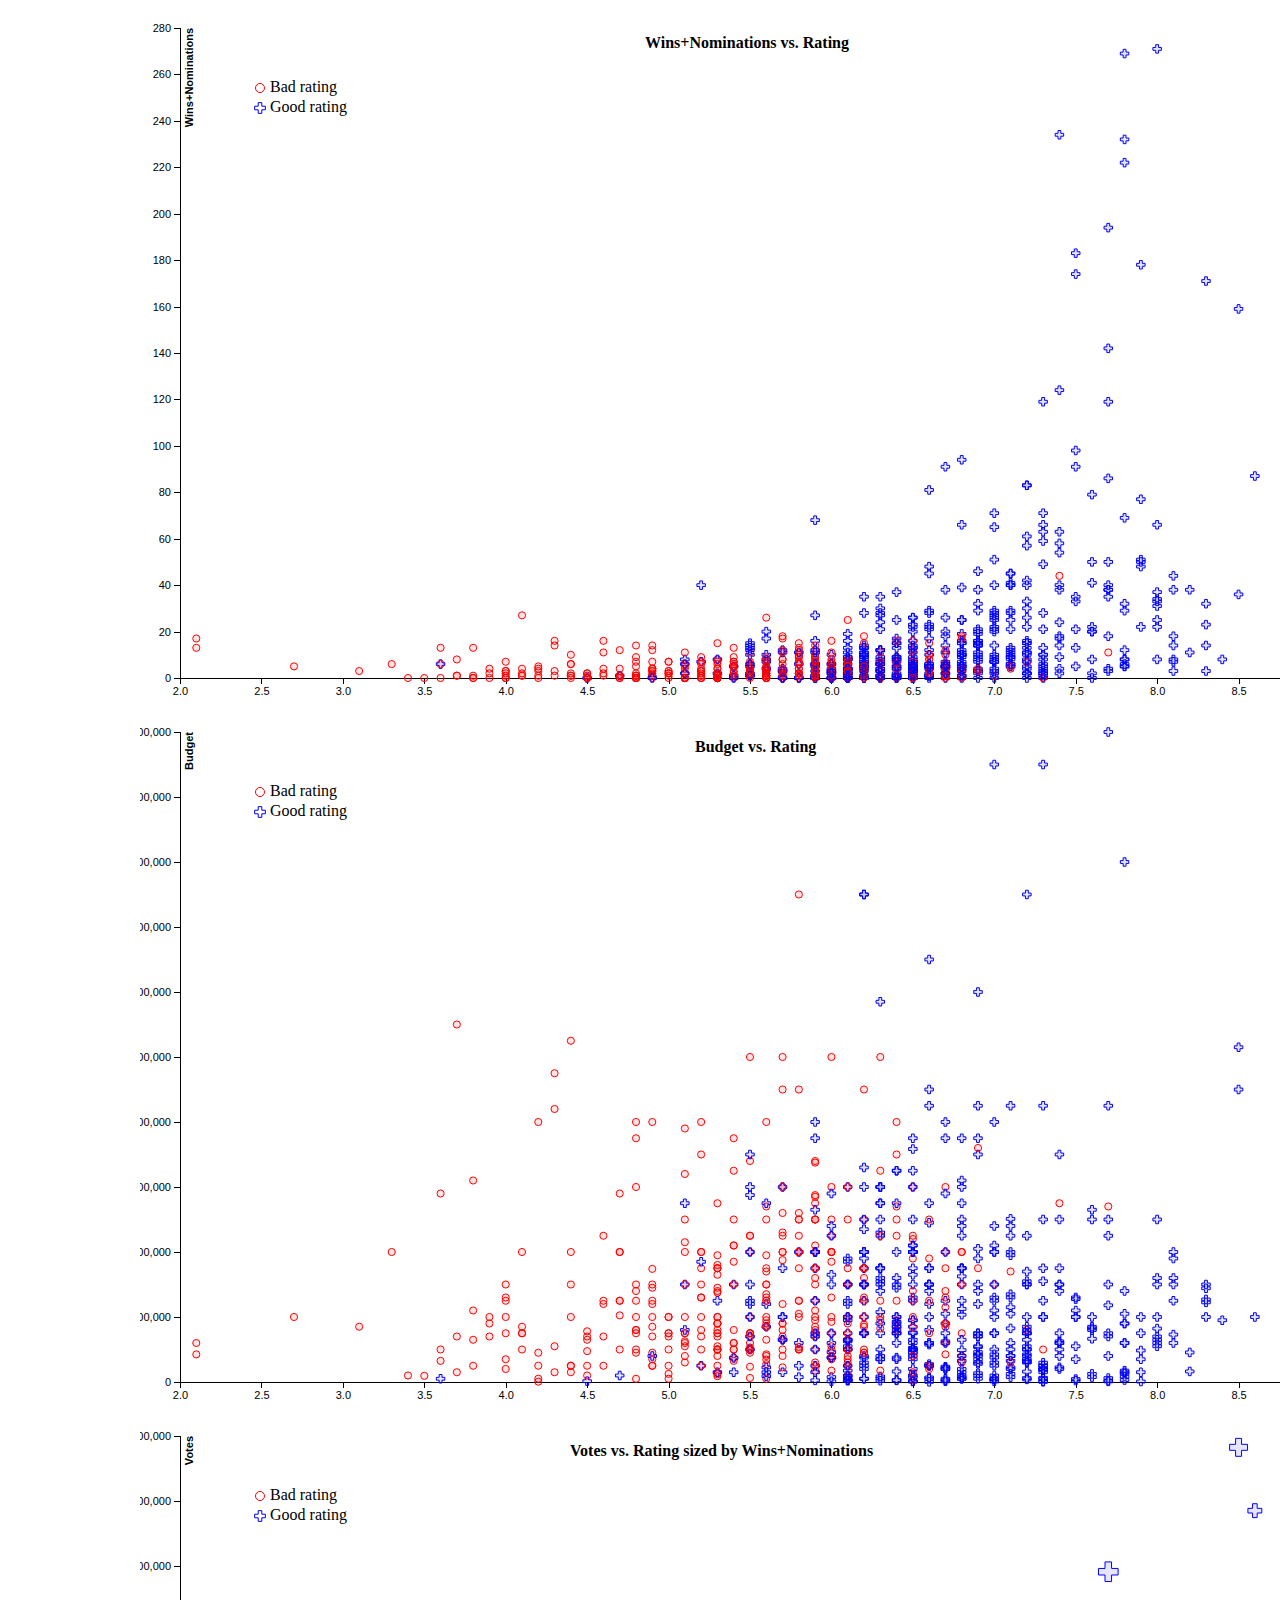
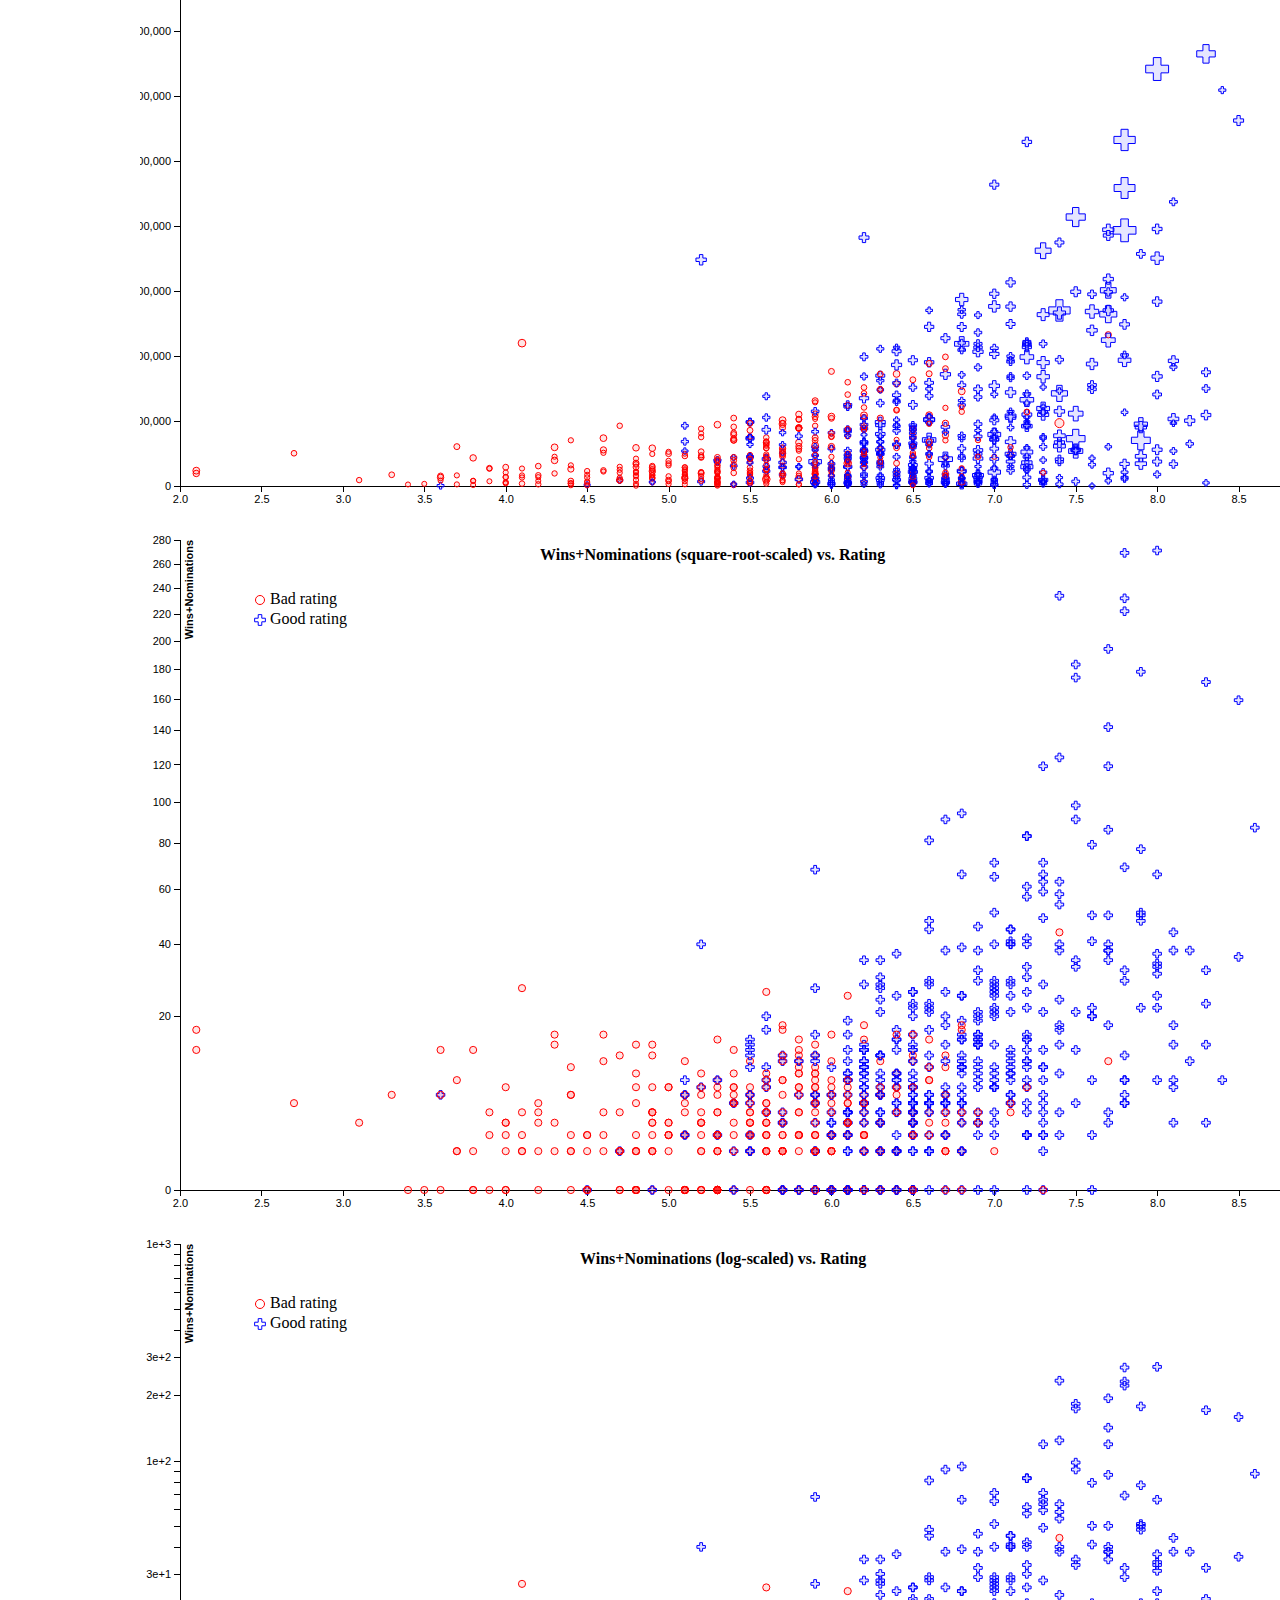
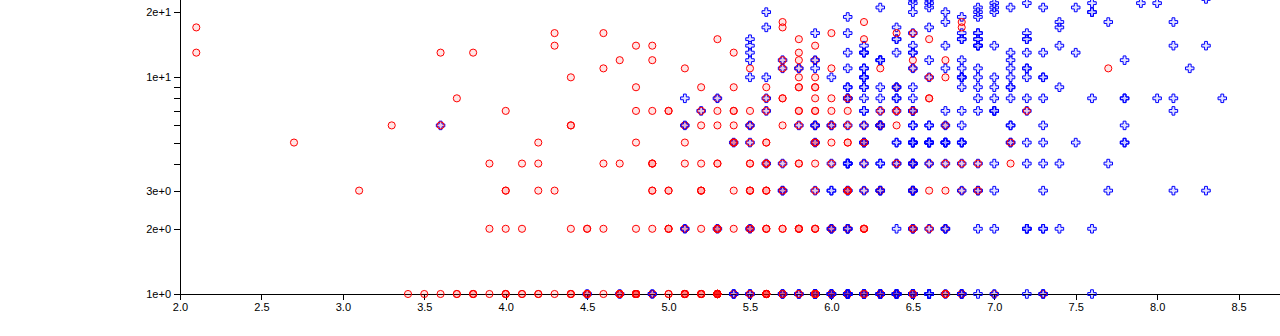
==== commit 0feff7c0: "finish q3 start q4" ====
--- a/hw2/Q3/scatterplot.html
+++ b/hw2/Q3/scatterplot.html
@@ -34,8 +34,8 @@
 <script type="text/javascript">
 
     //basic parameters: height, width, padding and color
-    var w = 1000;
-    var h = 500;
+    var w = 1200;
+    var h = 700;
 
     var margin = {top: 20, right: 20, bottom: 30, left: 40},
         width = w - margin.left - margin.right,
@@ -59,16 +59,38 @@
         .append("g")
         .attr("transform", "translate(" + margin.left + "," + margin.top + ")");
 
-    function q3Graph(svg, title, getValueX, getValueY, getValueS, nameX, nameY, data){
+    var graph4 = d3.select("body").append("svg")
+        .attr("width", width + margin.left + margin.right)
+        .attr("height", height + margin.top + margin.bottom)
+        .append("g")
+        .attr("transform", "translate(" + margin.left + "," + margin.top + ")");
+
+    var graph5 = d3.select("body").append("svg")
+        .attr("width", width + margin.left + margin.right)
+        .attr("height", height + margin.top + margin.bottom)
+        .append("g")
+        .attr("transform", "translate(" + margin.left + "," + margin.top + ")");
+
+    function q3Graph(svg, title, getValueX, getValueY, getValueS, nameX, nameY, data, yScale){
         var x = d3.scaleLinear()
             .range([0, width]);
 
-        var y = d3.scaleLinear()
+        var y = yScale()
             .range([height, 0]);
 
         // Compute the scales’ domains.
         x.domain(d3.extent(data, getValueX)).nice();
-        y.domain(d3.extent(data, getValueY)).nice();
+        if(yScale === d3.scaleLog){
+            var extent = d3.extent(data, getValueY);
+            if(extent[0] < 1){
+                extent[0] = 1;
+            }
+            y.domain(extent).nice();
+        }
+        else{
+            y.domain(d3.extent(data, getValueY)).nice();
+        }
+
 
         // Add the x-axis.
         svg.append("g")
@@ -119,13 +141,20 @@
             .attr("r", getValueS)
             .attr("d", function (d) {
                 if(d.is_good_rating === 1){
-                    return d3.symbol().type(d3.symbolCross)(d);
+                    return d3.symbol().type(d3.symbolCross).size(getValueS(d))(d);
                 }
                 else{
-                    return d3.symbol().type(d3.symbolCircle)(d);
+                    return d3.symbol().type(d3.symbolCircle).size(getValueS(d))(d);
                 }
             })
-            .attr("fill", "none")
+            .attr("fill", function (d) {
+                if(d.is_good_rating === 1){
+                    return "rgba(0,0,255,0.1)";
+                }
+                else{
+                    return "rgba(255,0,0,0.1)";
+                }
+            })
             .attr("stroke", function (d) {
                 if(d.is_good_rating === 1){
                     return "blue";
@@ -134,10 +163,12 @@
                     return "red";
                 }
             })
-    //         .attr("cx", d => x(getValueX(d)))
-    // .attr("cy", d => y(getValueY(d)));
             .attr("transform", function (d) {
-                return "translate(" + x(getValueX(d)) + "," + y(getValueY(d)) + ")";
+                var yv = y(getValueY(d));
+                if(yv > height){
+                    yv = height
+                }
+                return "translate(" + x(getValueX(d)) + "," + yv + ")";
             });
 
         // Add axis names
@@ -189,26 +220,40 @@
             }, function (d) {
                 return d.budget;
             }, function (d) {
-                return 4;
-            }, "Rating", "Budget", data);
+                return 40;
+            }, "Rating", "Budget", data, d3.scaleLinear);
 
             q3Graph(graph1, "Wins+Nominations vs. Rating", function (d) {
                 return d.rating;
             }, function (d) {
                 return d.wins_nom;
             }, function (d) {
-                return 4;
-            }, "Rating", "Wins+Nominations", data);
-
-
+                return 40;
+            }, "Rating", "Wins+Nominations", data, d3.scaleLinear);
 
             q3Graph(graph3, "Votes vs. Rating sized by Wins+Nominations", function (d) {
                 return d.rating;
             }, function (d) {
                 return d.votes;
             }, function (d) {
+                return 20 + d.wins_nom ;
+            }, "Rating", "Votes", data, d3.scaleLinear);
+
+            q3Graph(graph4, "Wins+Nominations (square-root-scaled) vs. Rating", function (d) {
+                return d.rating;
+            }, function (d) {
                 return d.wins_nom;
-            }, "Rating", "Votes", data);
+            }, function (d) {
+                return 40;
+            }, "Rating", "Wins+Nominations", data, d3.scaleSqrt);
+
+            q3Graph(graph5, "Wins+Nominations (log-scaled) vs. Rating", function (d) {
+                return d.rating;
+            }, function (d) {
+                return d.wins_nom;
+            }, function (d) {
+                return 40;
+            }, "Rating", "Wins+Nominations", data, d3.scaleLog);
 
         });
 
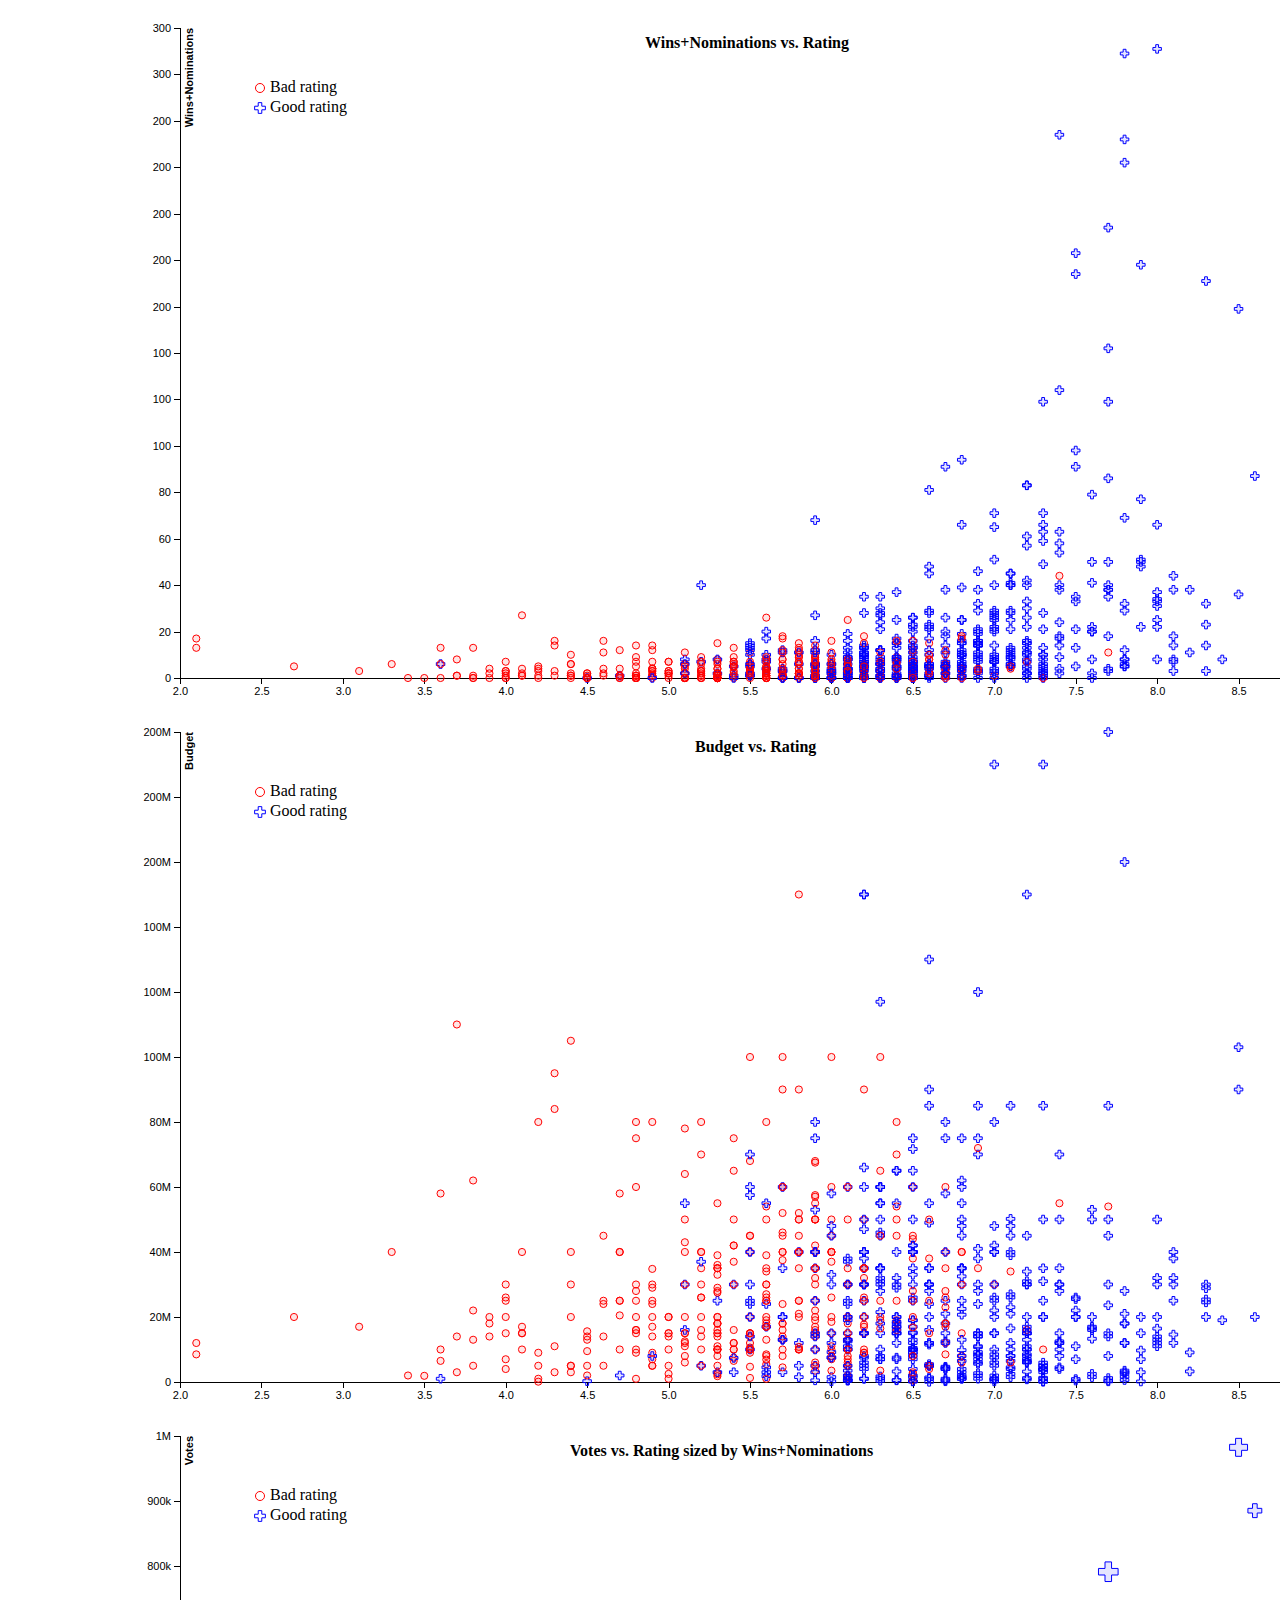
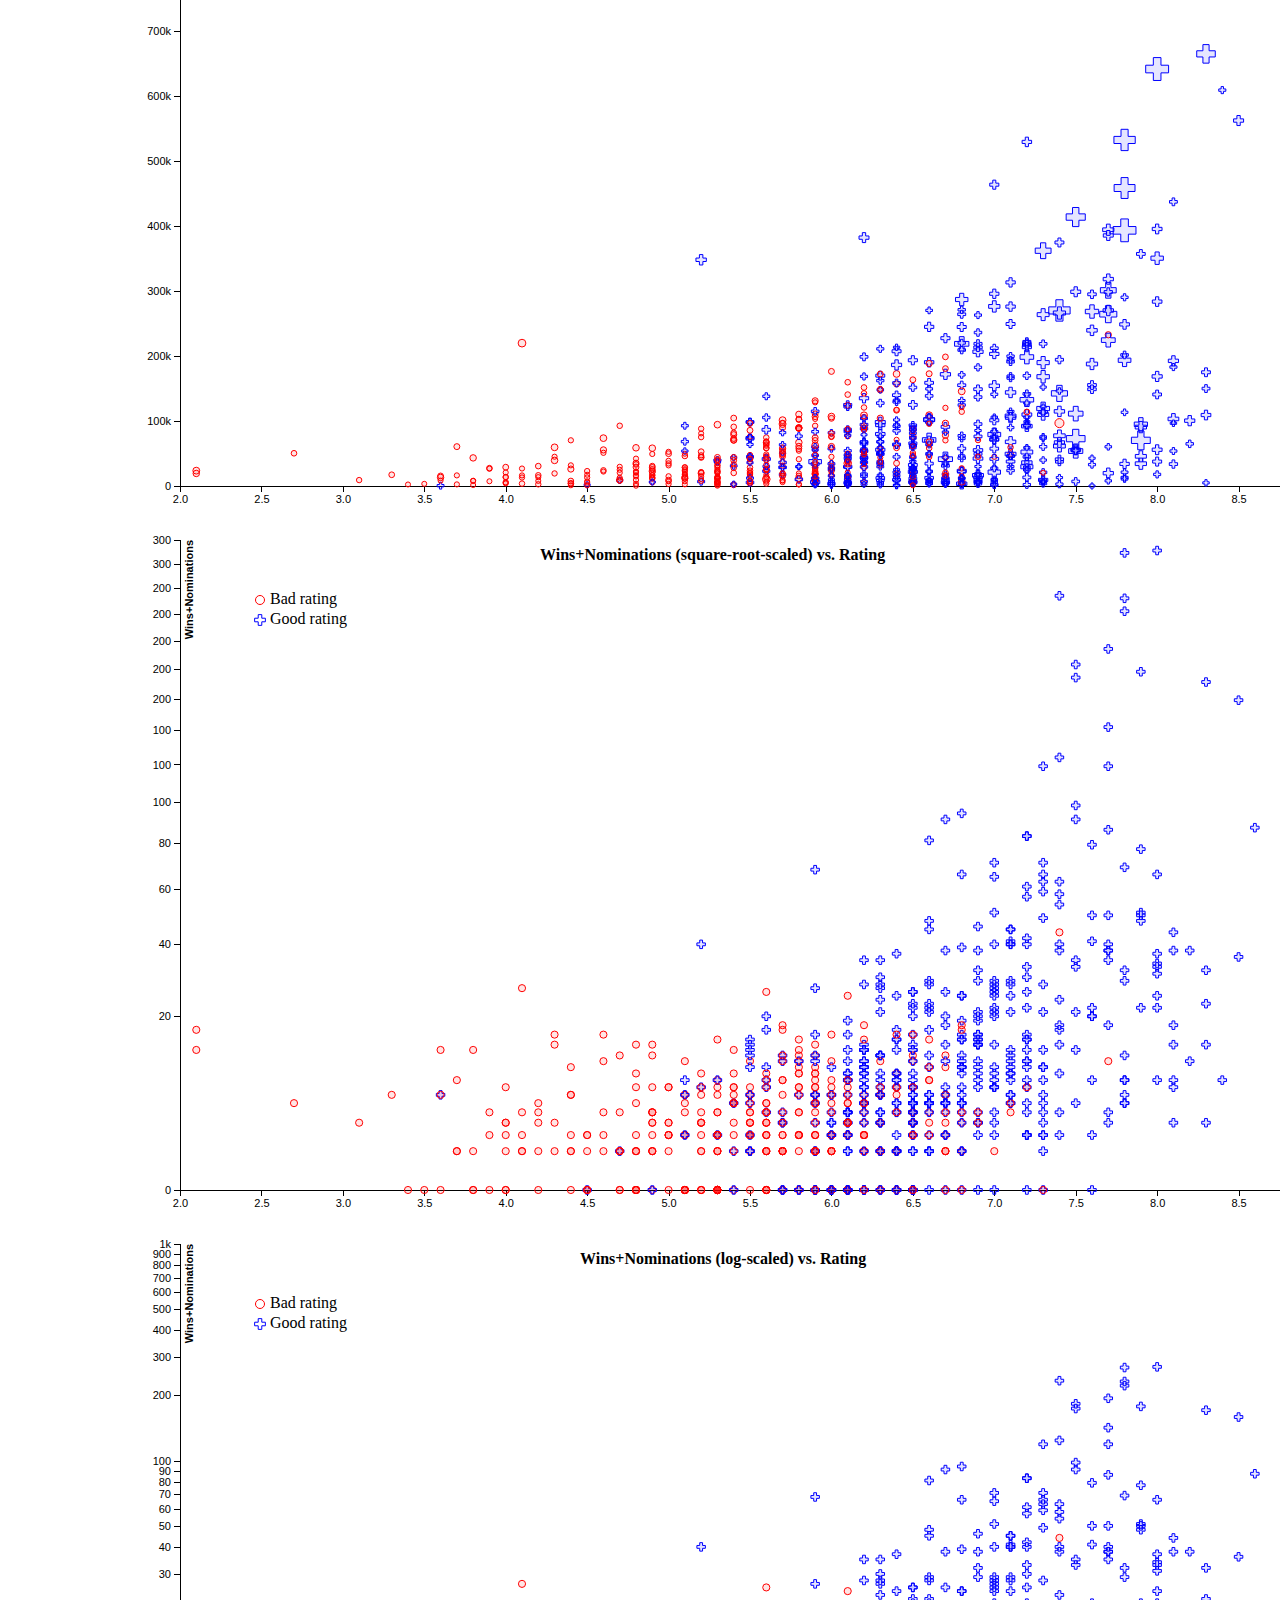
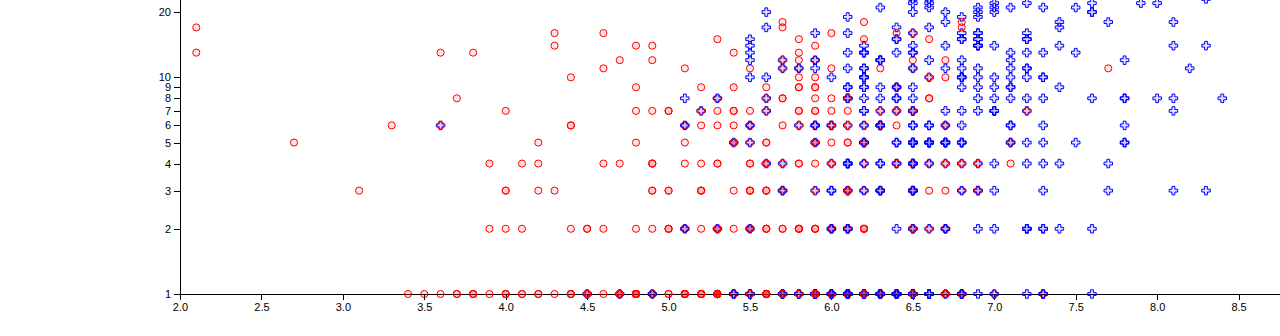
==== commit 61734c68: "fix q2" ====
--- a/hw2/Q3/scatterplot.html
+++ b/hw2/Q3/scatterplot.html
@@ -71,7 +71,7 @@
         .append("g")
         .attr("transform", "translate(" + margin.left + "," + margin.top + ")");
 
-    function q3Graph(svg, title, getValueX, getValueY, getValueS, nameX, nameY, data, yScale){
+    function q3Graph(svg, title, getValueX, getValueY, getValueS, nameX, nameY, data, yScale, yTickFormat){
         var x = d3.scaleLinear()
             .range([0, width]);
 
@@ -101,7 +101,7 @@
         // Add the y-axis.
         svg.append("g")
             .attr("class", "y axis")
-            .call(d3.axisLeft(y));
+            .call(d3.axisLeft(y).tickFormat(d3.format(".0s")));
 
         // Add title
         svg.append("text")
@@ -215,29 +215,29 @@
                 d.is_good_rating = +d.IsGoodRating;
             });
 
+            q3Graph(graph1, "Wins+Nominations vs. Rating", function (d) {
+                return d.rating;
+            }, function (d) {
+                return d.wins_nom;
+            }, function (d) {
+                return 40;
+            }, "Rating", "Wins+Nominations", data, d3.scaleLinear, d3.format("r"));
+
             q3Graph(graph2, "Budget vs. Rating", function (d) {
                 return d.rating;
             }, function (d) {
-                return d.budget;
+                return +d.budget;
             }, function (d) {
                 return 40;
-            }, "Rating", "Budget", data, d3.scaleLinear);
-
-            q3Graph(graph1, "Wins+Nominations vs. Rating", function (d) {
-                return d.rating;
-            }, function (d) {
-                return d.wins_nom;
-            }, function (d) {
-                return 40;
-            }, "Rating", "Wins+Nominations", data, d3.scaleLinear);
+            }, "Rating", "Budget", data, d3.scaleLinear, d3.format("e"));
 
             q3Graph(graph3, "Votes vs. Rating sized by Wins+Nominations", function (d) {
                 return d.rating;
             }, function (d) {
-                return d.votes;
+                return +d.votes;
             }, function (d) {
                 return 20 + d.wins_nom ;
-            }, "Rating", "Votes", data, d3.scaleLinear);
+            }, "Rating", "Votes", data, d3.scaleLinear, d3.format("e"));
 
             q3Graph(graph4, "Wins+Nominations (square-root-scaled) vs. Rating", function (d) {
                 return d.rating;
@@ -245,7 +245,7 @@
                 return d.wins_nom;
             }, function (d) {
                 return 40;
-            }, "Rating", "Wins+Nominations", data, d3.scaleSqrt);
+            }, "Rating", "Wins+Nominations", data, d3.scaleSqrt, d3.format("r"));
 
             q3Graph(graph5, "Wins+Nominations (log-scaled) vs. Rating", function (d) {
                 return d.rating;
@@ -253,7 +253,7 @@
                 return d.wins_nom;
             }, function (d) {
                 return 40;
-            }, "Rating", "Wins+Nominations", data, d3.scaleLog);
+            }, "Rating", "Wins+Nominations", data, d3.scaleLog, d3.format("r"));
 
         });
 
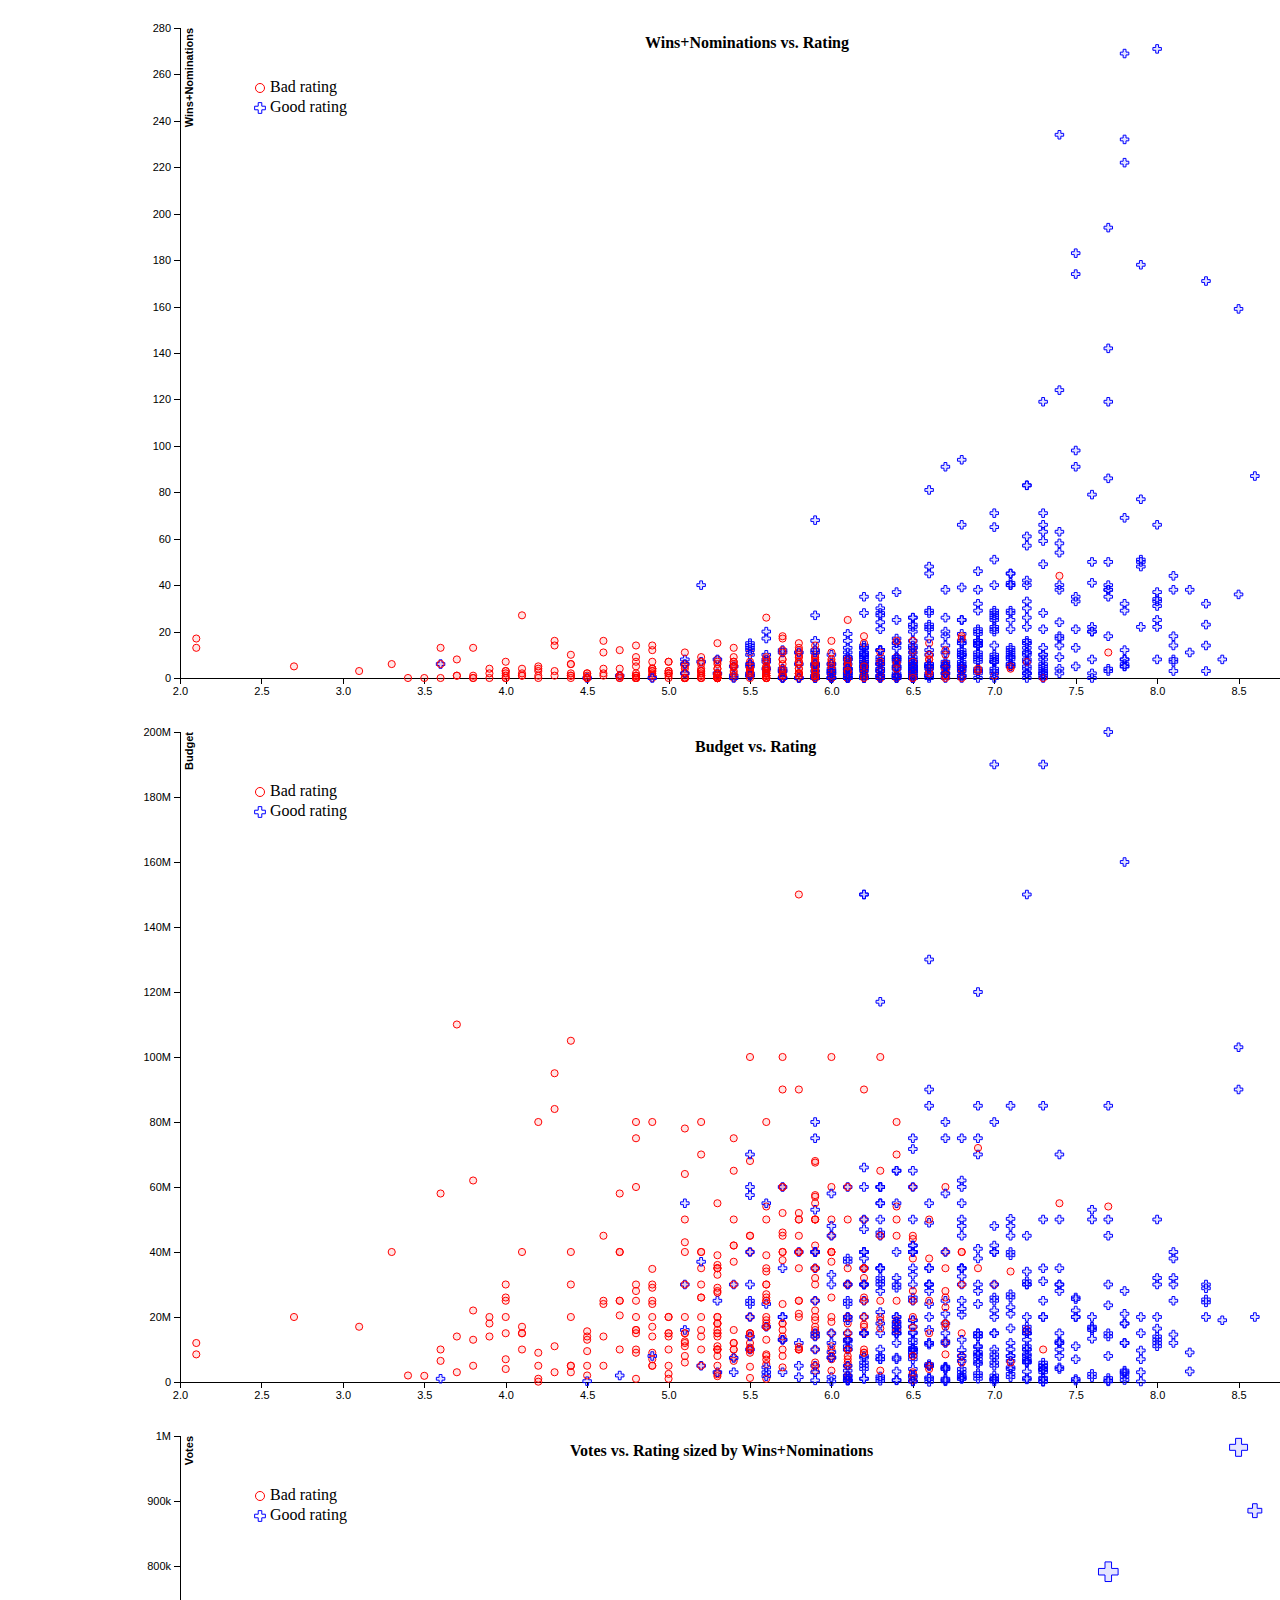
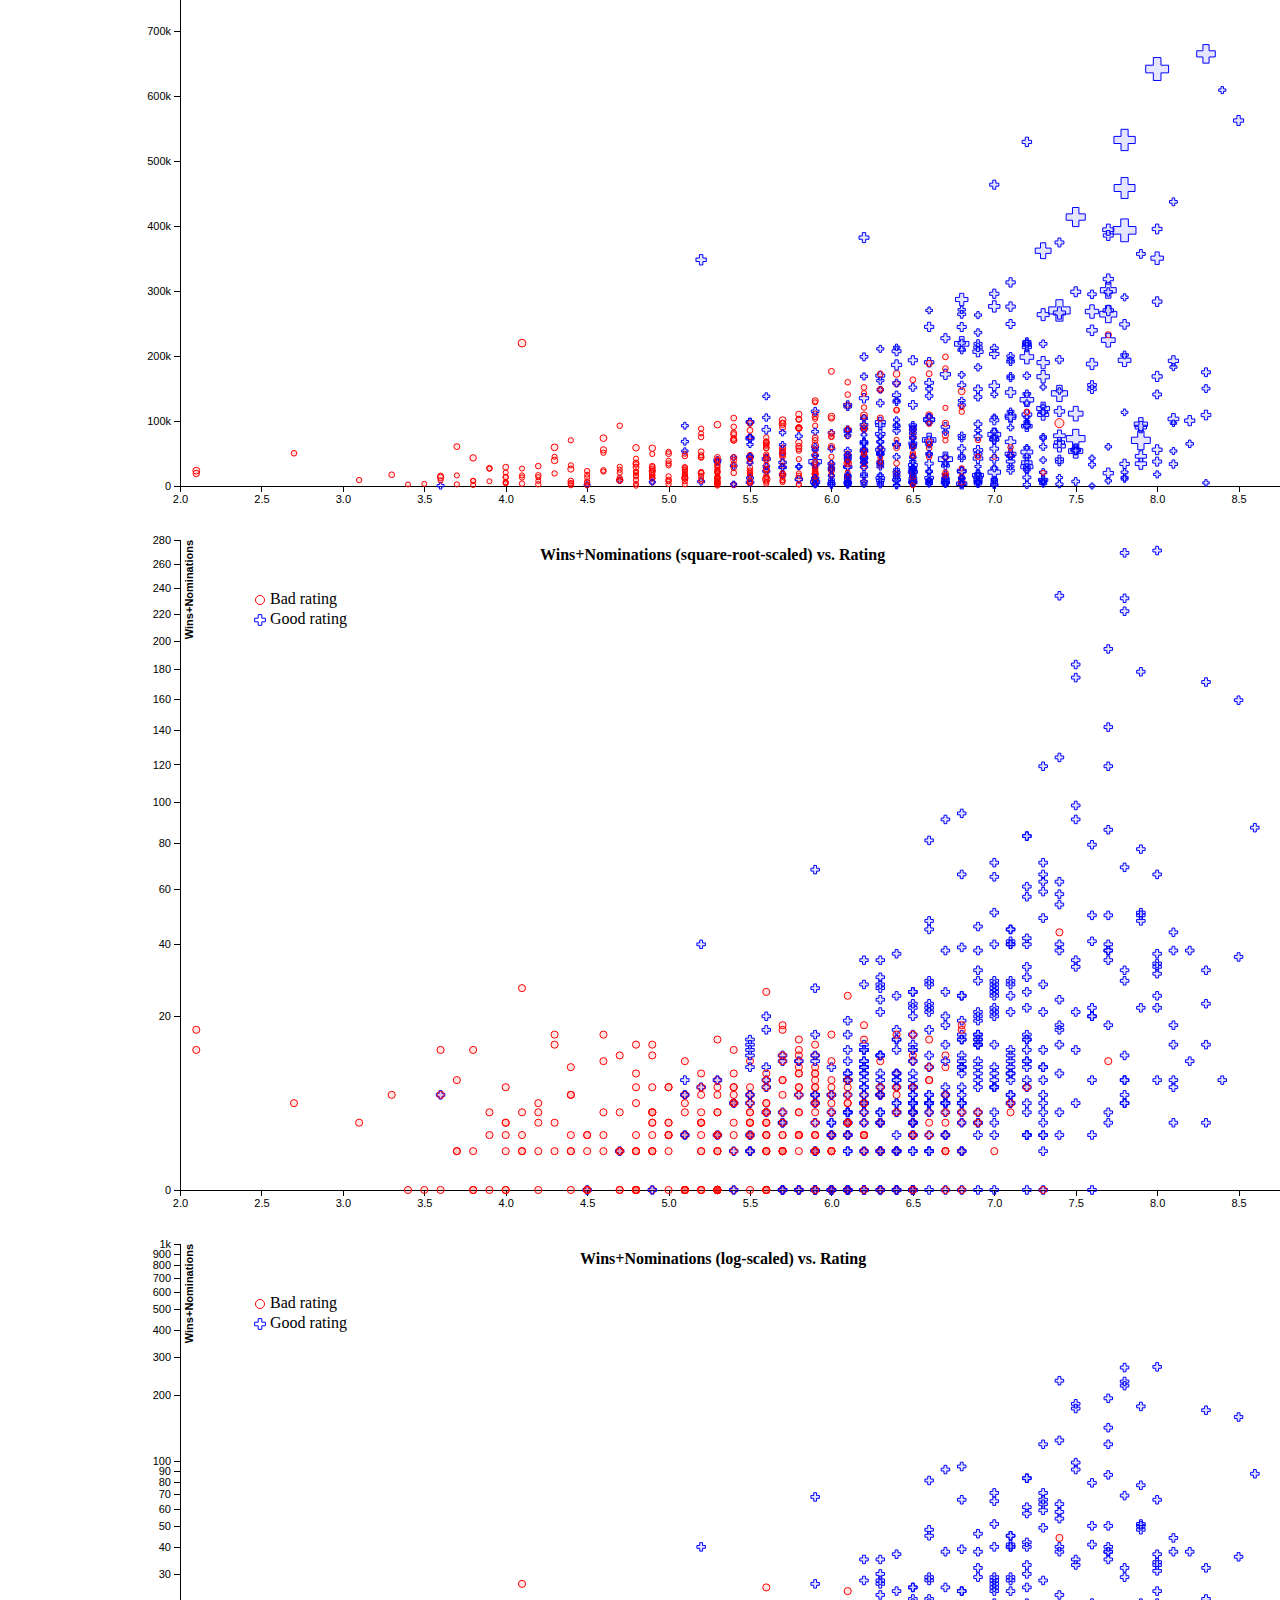
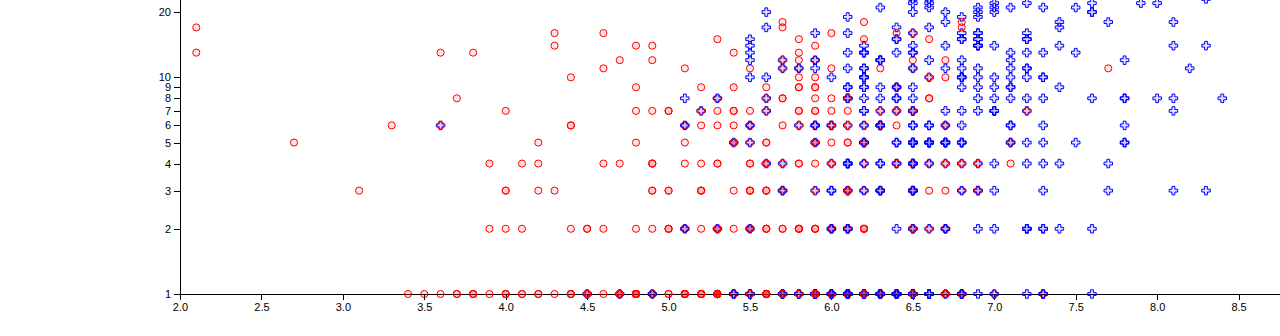
==== commit 13473dd6: "q7" ====
--- a/hw2/Q3/scatterplot.html
+++ b/hw2/Q3/scatterplot.html
@@ -101,7 +101,7 @@
         // Add the y-axis.
         svg.append("g")
             .attr("class", "y axis")
-            .call(d3.axisLeft(y).tickFormat(d3.format(".0s")));
+            .call(d3.axisLeft(y).tickFormat(d3.format("~s")));
 
         // Add title
         svg.append("text")
@@ -229,7 +229,7 @@
                 return +d.budget;
             }, function (d) {
                 return 40;
-            }, "Rating", "Budget", data, d3.scaleLinear, d3.format("e"));
+            }, "Rating", "Budget", data, d3.scaleLinear, d3.format("s"));
 
             q3Graph(graph3, "Votes vs. Rating sized by Wins+Nominations", function (d) {
                 return d.rating;
@@ -237,7 +237,7 @@
                 return +d.votes;
             }, function (d) {
                 return 20 + d.wins_nom ;
-            }, "Rating", "Votes", data, d3.scaleLinear, d3.format("e"));
+            }, "Rating", "Votes", data, d3.scaleLinear, d3.format("s"));
 
             q3Graph(graph4, "Wins+Nominations (square-root-scaled) vs. Rating", function (d) {
                 return d.rating;
